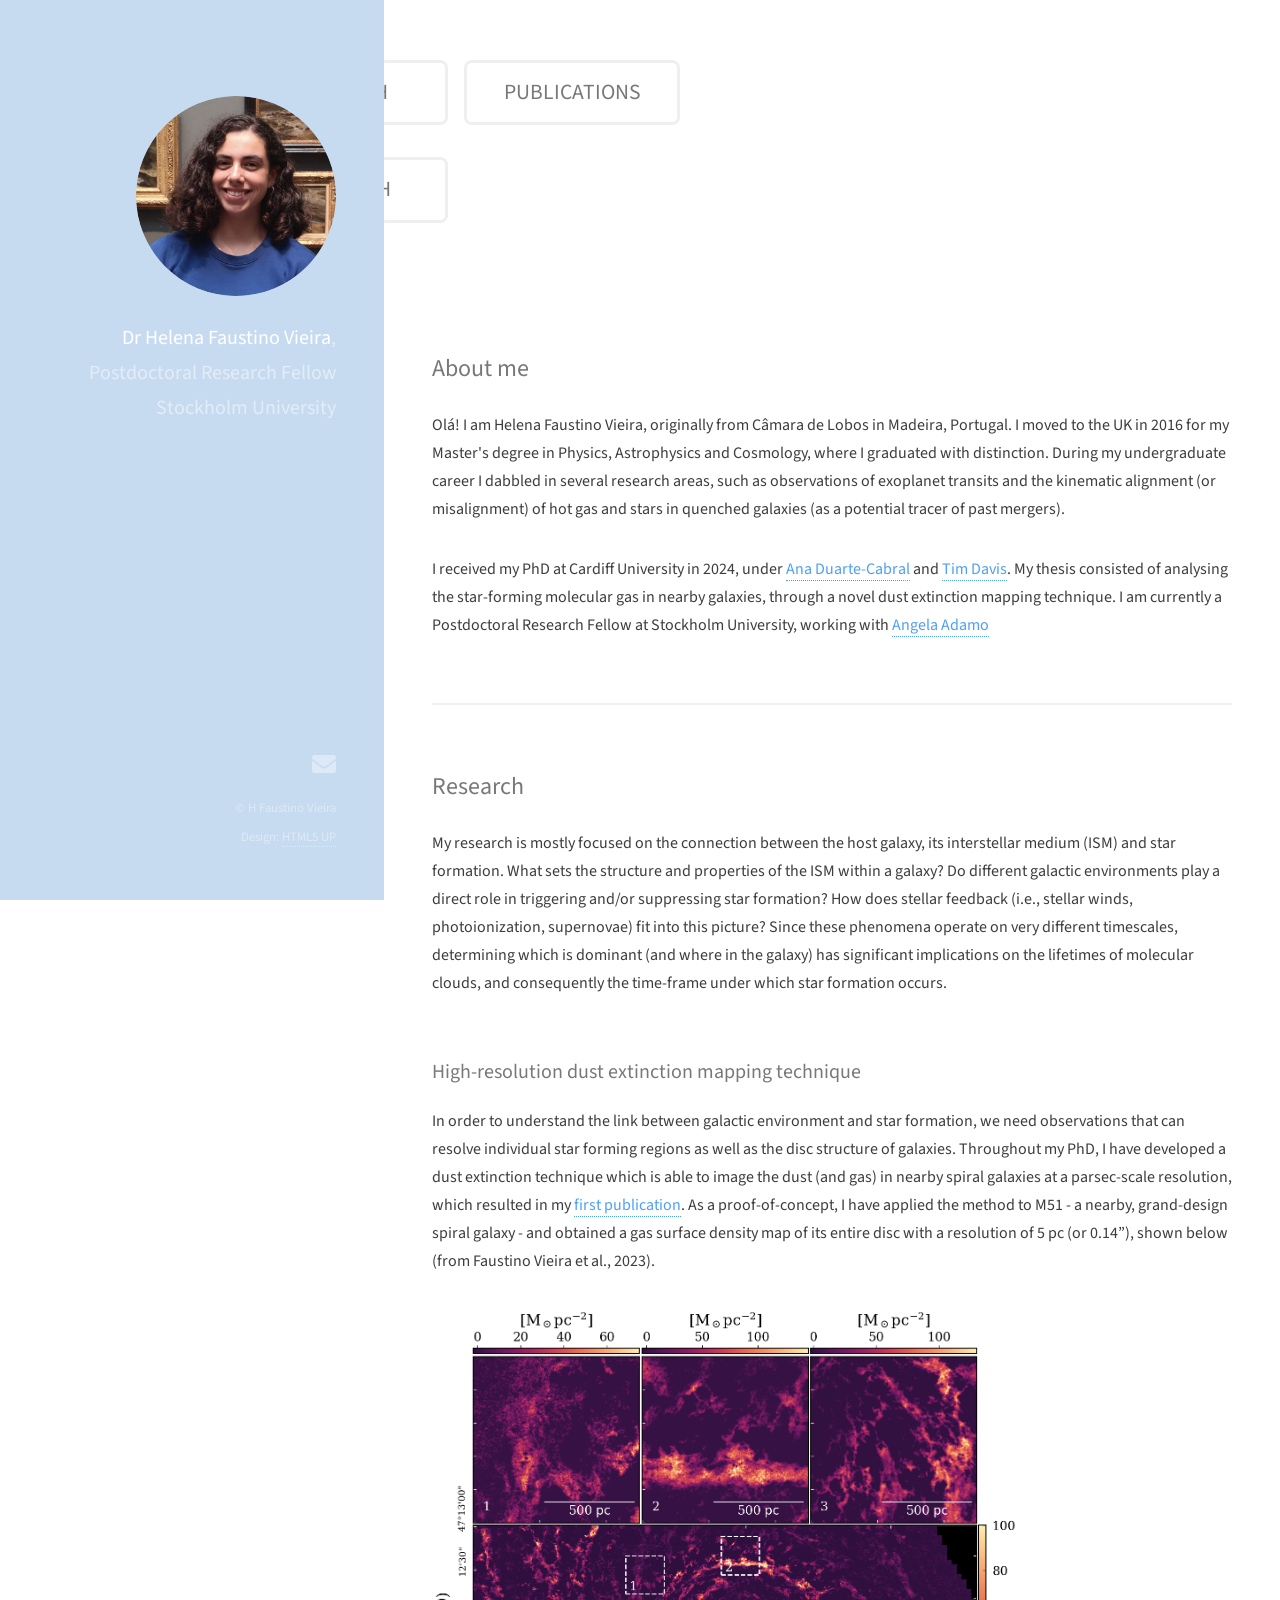
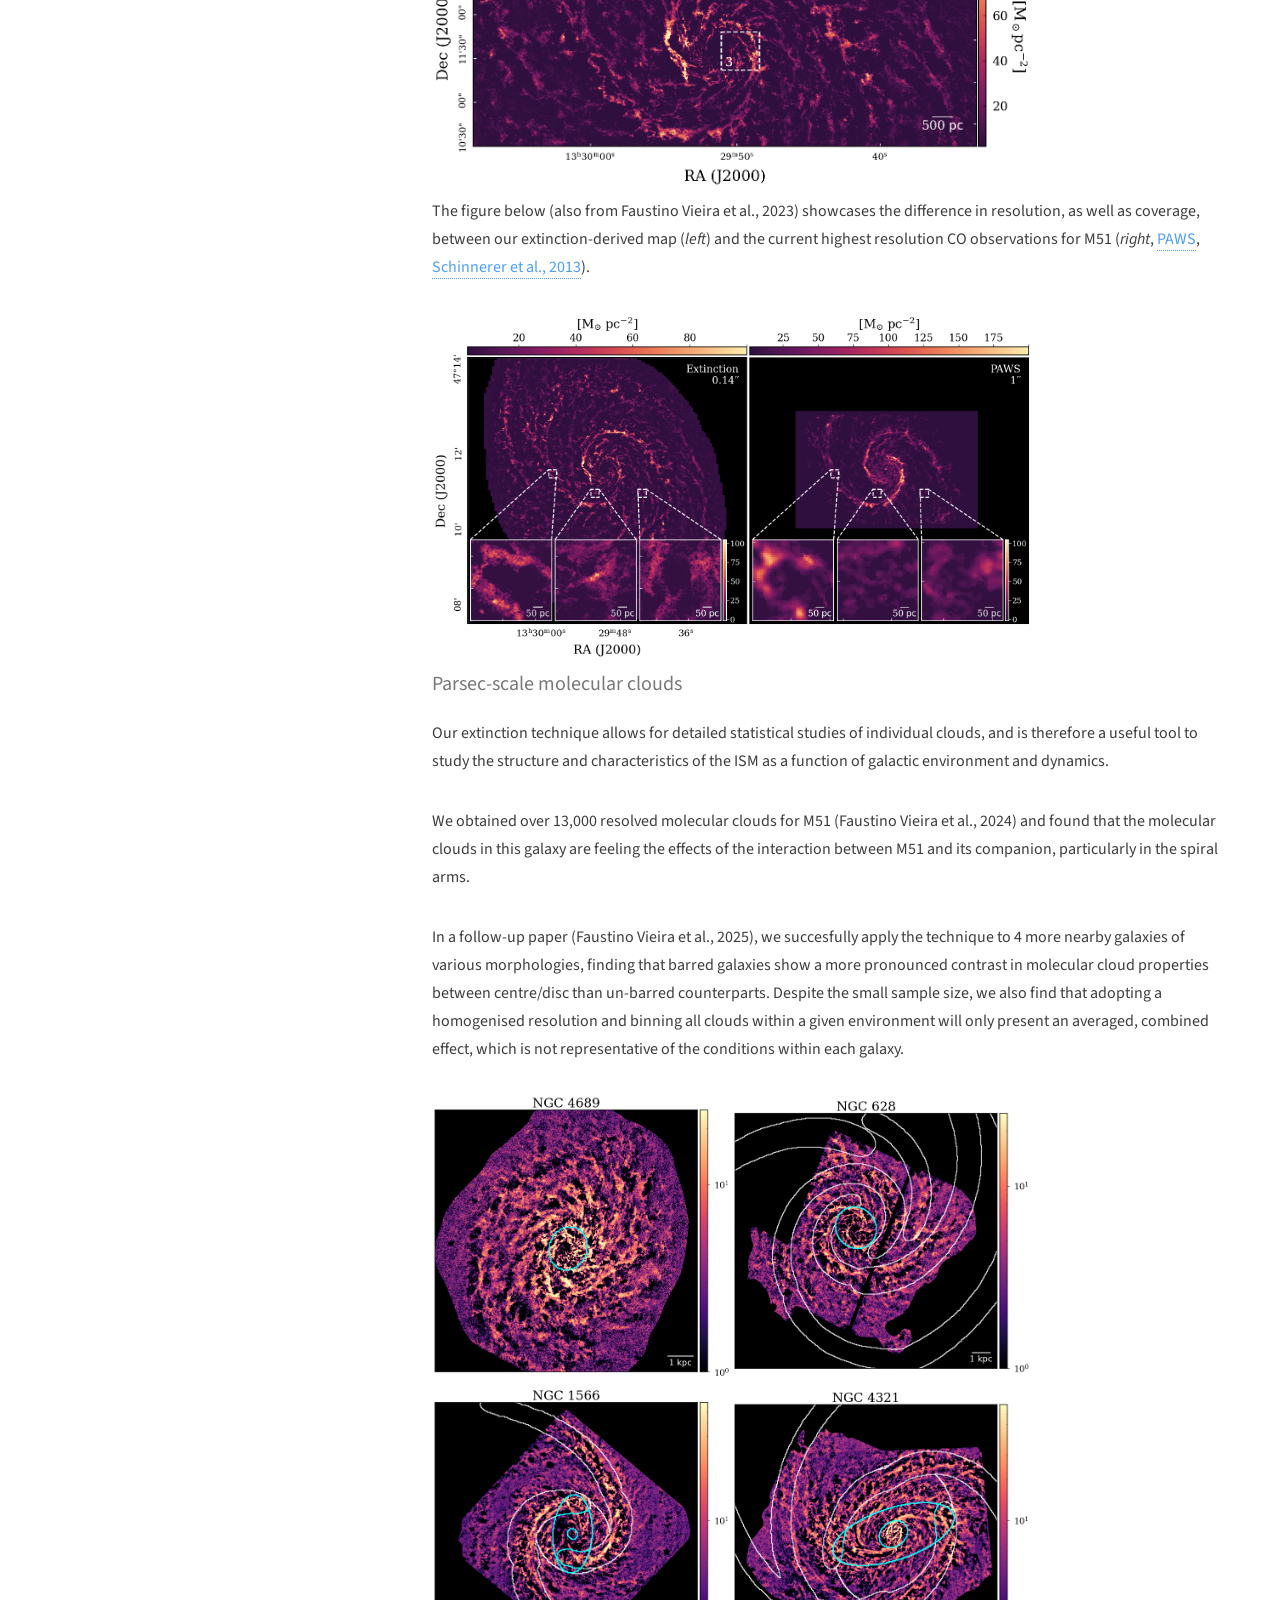
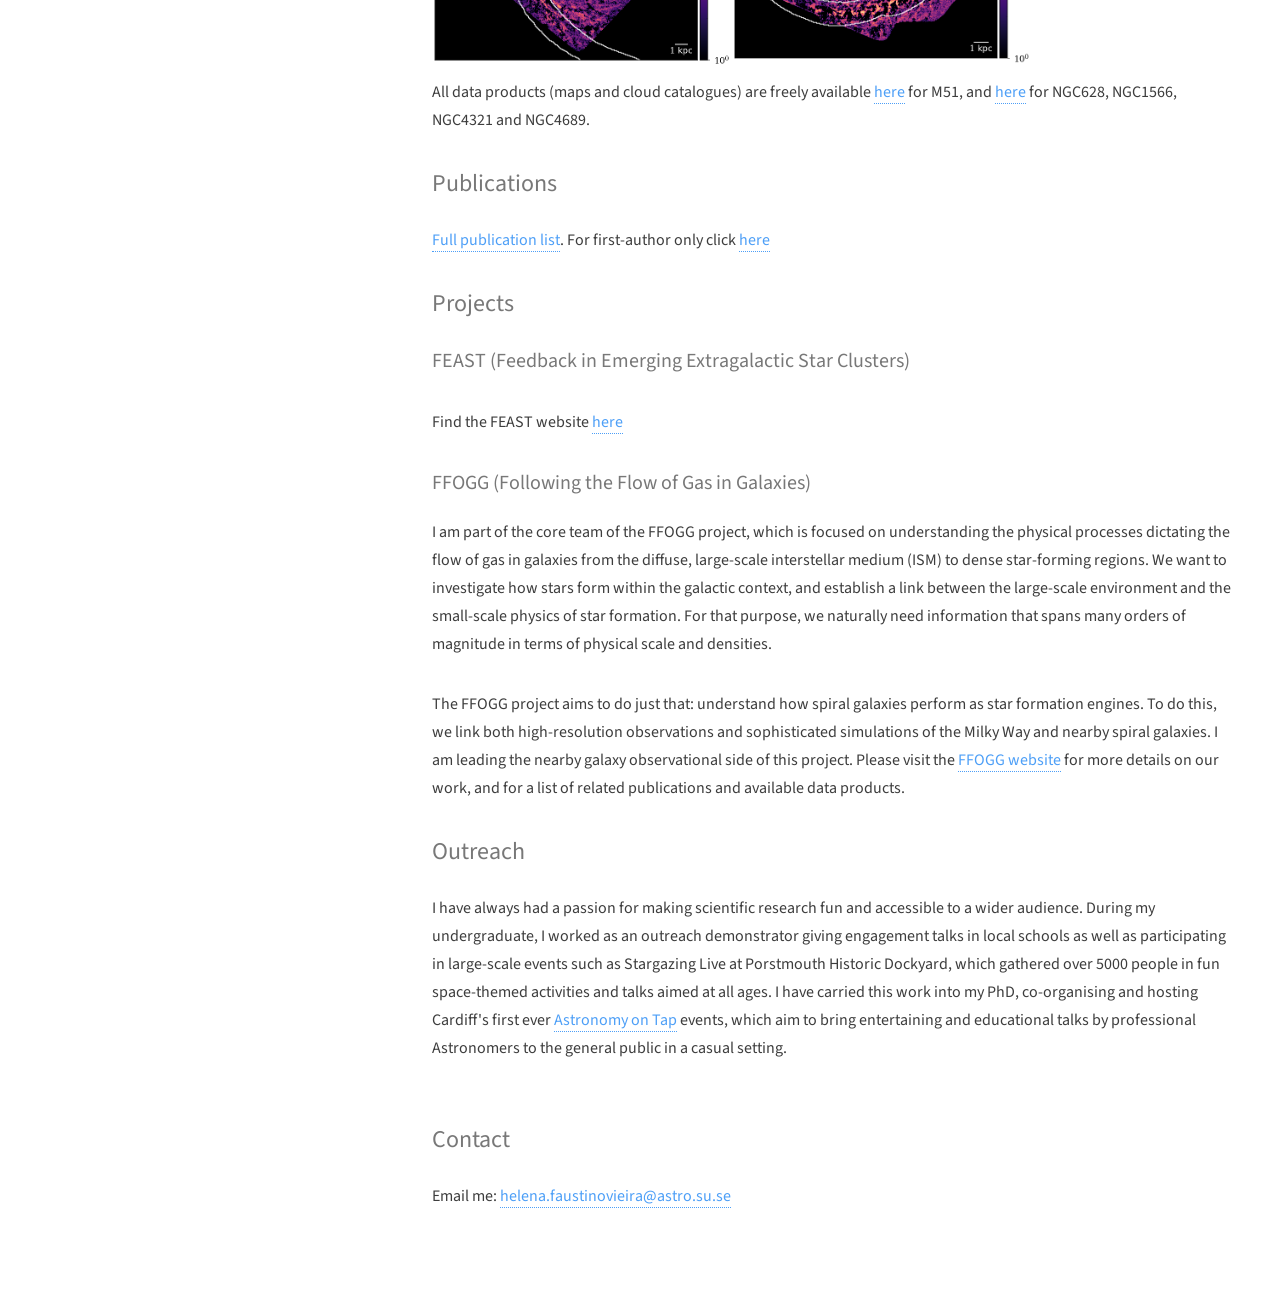
==== index.html @ 712259df "Update index.html" ====
<!DOCTYPE HTML>
<!--
	Strata by HTML5 UP
	html5up.net | @ajlkn
	Free for personal and commercial use under the CCA 3.0 license (html5up.net/license)
-->
<html>
	<head>
		<title>H. Faustino Vieira</title>
		<meta charset="utf-8" />
		<meta name="viewport" content="width=device-width, initial-scale=1, user-scalable=no" />
		<meta name="description" content="" />
		<meta name="keywords" content="" />
		<link rel="stylesheet" href="assets/css/main.css" />
	</head>
	<body class="is-preload">

	<!-- Wrapper -->

		<div id="wrapper">

		<!-- Header -->
			<header id="header">
				<div class="inner">
					<a href="#" class="image avatar"><img src="images/HFV_round.png" style="max-height:200px;width:200px;" align="right" alt/></a>
					<h1><strong>Dr Helena Faustino Vieira</strong>,<br />
			   Postdoctoral Research Fellow <br>
               Stockholm University 
               </h1>
				</div>
				<!-- Footer -->
				<footer id="footer">
					<div class="inner">
						<ul class="icons">
							<li><a href="mailto:helena.faustinovieira@astro.su.se" class="icon solid fa-envelope"><span class="label">Email</span></a></li>
						</ul>
						<ul class="copyright">
							<li>&copy; H Faustino Vieira</li><li>Design: <a href="http://html5up.net">HTML5 UP</a></li>
						</ul>
					</div>
				</footer>
			</header>


		<!-- Section -->
			<section id="first">
				<h2>Menu</h2>
							
				<!--<div class="content">-->
							
				<div class="inner">
					<ul class="actions">
						<li><a href="#about" class="button large">ABOUT ME</a></li> 
						<li><a href="#research" class="button large">RESEARCH</a></li> 
						<li><a href="#papers" class="button large">PUBLICATIONS</a></li>
							 
					</ul>

					<ul class="actions">
								 
						<li><a href="#projects" class="button large">PROJECTS</a></li>
						<li><a href="#outreach" class="button large">OUTREACH</a></li>
					</ul>
				</div>
			</section>

		<!-- Main -->
			<div id="main">

				

				<!-- One -->
					<section id="about">
						<h2>About me</h2> 
						
						<p>Ol&aacute! I am Helena Faustino Vieira, originally from C&acircmara de Lobos in Madeira, Portugal. I moved to the UK in 2016 for my Master's degree in Physics, Astrophysics and Cosmology, where I graduated with distinction. During my undergraduate career I dabbled in several research areas, such as observations of exoplanet transits and the kinematic alignment (or misalignment) of hot gas and stars in quenched galaxies (as a potential tracer of past mergers).</p>
						<p> I received my PhD at Cardiff University in 2024, under <a href="http://www.astro.cardiff.ac.uk/pub/adc/index.html">Ana Duarte-Cabral</a> and <a href="https://profiles.cardiff.ac.uk/staff/davist">Tim Davis</a>. My thesis consisted of analysing the star-forming molecular gas in nearby galaxies, through a novel dust extinction mapping technique. I am currently a Postdoctoral Research Fellow at Stockholm University, working with <a href="https://https://www.su.se/english/profiles/a/anad2127">Angela Adamo</a></p>
					</section>

				<!-- Two -->
					<section id="research">
						<h2>Research</h2>
						<p> My research is mostly focused on the connection between the host galaxy, its interstellar medium (ISM) and star formation. What sets the structure and properties of the ISM within a galaxy? Do different galactic environments play a direct role in triggering and/or suppressing star formation? How does stellar feedback (i.e., stellar winds, photoionization, supernovae) fit into this picture? Since these phenomena operate on very different timescales, determining which is dominant (and where in the galaxy) has significant implications on the lifetimes of molecular clouds, and consequently the time-frame under which star formation occurs.
                  </p> 
						<br>
						<h3>High-resolution dust extinction mapping technique</h3>
						<p>In order to understand the link between galactic environment and star formation, we need observations that can resolve individual star forming regions as well as the disc structure of galaxies. Throughout my PhD, I have developed a dust extinction technique which is able to image the dust (and gas) in nearby spiral galaxies at a parsec-scale resolution, which resulted in my <a href="https://academic.oup.com/mnras/article/524/1/161/7205537">first publication</a>. As a proof-of-concept, I have applied the method to M51 - a nearby, grand-design spiral galaxy - and obtained a gas surface density map of its entire disc with a resolution of 5 pc (or 0.14”), shown below (from Faustino Vieira et al., 2023). </p> 

						<div class="image main"><img src="images/highres_sd_insets_matter_r_smaller.png" style="max-height:600px;width:600px;" align="center" alt="" /></div>
						
						<p>The figure below (also from Faustino Vieira et al., 2023) showcases the difference in resolution, as well as coverage, between our extinction-derived map (<i>left</i>) and the current highest resolution CO observations for M51 (<i>right</i>, <a href="https://www2.mpia-hd.mpg.de/PAWS/PAWS/Home.html">PAWS</a>, <a href="https://iopscience.iop.org/article/10.1088/0004-637X/779/1/42">Schinnerer et al., 2013</a>).</p>

						<span class="image main"><img src="images/method_paws_plot.png" style="max-height:600px;width:600px;" align="center" alt="" /></span>

						<h3>Parsec-scale molecular clouds</h3>
						<p>Our extinction technique allows for detailed statistical studies of individual clouds, and is therefore a useful tool to study the structure and characteristics of the ISM as a function of galactic environment and dynamics.</p>
						<p>We obtained over 13,000 resolved molecular clouds for M51 (Faustino Vieira et al., 2024) and found that the molecular clouds in this galaxy are feeling the effects of the interaction between M51 and its companion, particularly in the spiral arms.</p>

						<p>In a follow-up paper (Faustino Vieira et al., 2025), we succesfully apply the technique to 4 more nearby galaxies of various morphologies, finding that barred galaxies show a more pronounced contrast in molecular cloud properties between centre/disc than un-barred counterparts. Despite the small sample size, we also find that adopting a homogenised resolution and binning all clouds within a given environment will only present an averaged, combined effect, which is not representative of the conditions within each galaxy.</p>

						<span class="image main"><img src="images/sd_plots.png" style="max-height:600px;width:600px;" align="center" alt="" /></span>

						<br>

						<p> All data products (maps and cloud catalogues) are freely available <a href="https://dx.doi.org/10.11570/23.0030">here</a> for M51, and <a href="https://dx.doi.org/10.11570/25.0036">here</a> for NGC628, NGC1566, NGC4321 and NGC4689. </p>
							

						
<!--
						<div class="row">
							<article class="col-6 col-12-xsmall work-item">
								<a href="images/fulls/01.jpg" class="image fit thumb"><img src="images/thumbs/01.jpg" alt="" /></a>
								<h3>Magna sed consequat tempus</h3>
								<p>Lorem ipsum dolor sit amet nisl sed nullam feugiat.</p>
							</article>
							<article class="col-6 col-12-xsmall work-item">
								<a href="images/fulls/02.jpg" class="image fit thumb"><img src="images/thumbs/02.jpg" alt="" /></a>
								<h3>Ultricies lacinia interdum</h3>
								<p>Lorem ipsum dolor sit amet nisl sed nullam feugiat.</p>
							</article>
							<article class="col-6 col-12-xsmall work-item">
								<a href="images/fulls/03.jpg" class="image fit thumb"><img src="images/thumbs/03.jpg" alt="" /></a>
								<h3>Tortor metus commodo</h3>
								<p>Lorem ipsum dolor sit amet nisl sed nullam feugiat.</p>
							</article>
							<article class="col-6 col-12-xsmall work-item">
								<a href="images/fulls/04.jpg" class="image fit thumb"><img src="images/thumbs/04.jpg" alt="" /></a>
								<h3>Quam neque phasellus</h3>
								<p>Lorem ipsum dolor sit amet nisl sed nullam feugiat.</p>
							</article>
							<article class="col-6 col-12-xsmall work-item">
								<a href="images/fulls/05.jpg" class="image fit thumb"><img src="images/thumbs/05.jpg" alt="" /></a>
								<h3>Nunc enim commodo aliquet</h3>
								<p>Lorem ipsum dolor sit amet nisl sed nullam feugiat.</p>
							</article>
							<article class="col-6 col-12-xsmall work-item">
								<a href="images/fulls/06.jpg" class="image fit thumb"><img src="images/thumbs/06.jpg" alt="" /></a>
								<h3>Risus ornare lacinia</h3>
								<p>Lorem ipsum dolor sit amet nisl sed nullam feugiat.</p>
							</article>
						</div>
						<ul class="actions">
							<li><a href="#" class="button">Full Portfolio</a></li>
						</ul>
					</section>
-->

					<section id="papers">
						<h2>Publications</h2>
                  <p><a href="https://ui.adsabs.harvard.edu/search/q=author:%22Faustino+Vieira%2C+Helena%22&sort=date%20desc,%20bibcode%20desc">Full publication list</a>. For first-author only click <a href="https://ui.adsabs.harvard.edu/search/fq=%7B!type%3Daqp%20v%3D%24fq_database%7D&fq_database=(database%3Aastronomy%20OR%20database%3Aphysics)&q=%20%20first_author%3A%22Faustino%20Vieira%2C%20Helena%22&sort=date%20desc%2C%20bibcode%20desc&p_=0">here</a> </p>
               </section>

					<section id="projects">
						<header>
							<h2>Projects</h2>
						</header>
						<div class="content">
							<h3>FEAST (Feedback in Emerging Extragalactic Star Clusters)</h3>
							<p></p>
							<p>Find the FEAST website <a href="https://https://feast-survey.github.io/">here</a></p>
							
							<h3>FFOGG (Following the Flow of Gas in Galaxies)</h3>
							<p>I am part of the core team of the FFOGG project, which is focused on understanding the physical processes dictating the flow of gas in galaxies from the diffuse, large-scale interstellar medium (ISM) to dense star-forming regions. We want to investigate how stars form within the galactic context, and establish a link between the large-scale environment and the small-scale physics of star formation. For that purpose, we naturally need information that spans many orders of magnitude in terms of physical scale and densities.</p>  
							<p>The FFOGG project aims to do just that: understand how spiral galaxies perform as star formation engines. To do this, we link both high-resolution observations and sophisticated simulations of the Milky Way and nearby spiral galaxies. I am leading the nearby galaxy observational side of this project. Please visit the <a href="https://ffogg.github.io/">FFOGG website</a> for more details on our work, and for a list of related publications and available data products.</p>	
						
							<!--How to show buttons!-->
							<!--ul class="actions"-->
							
								<!--li><a href="#" class="button large">Learn More</a></li--> 
							<!--/ul-->
						</div>

					</section>

				<!--
					<section id="cv">
						<h2>CV</h2>
                  <p><a href="/pdfs/cv.pdf">Download academic CV (pdf; updated June 2025)</a></p>
               </section>
						-->

					<!-- Section -->
					<section id="outreach">
						<header>
							<h2>Outreach</h2>
						</header>
						<div class="content">
							
							
							<p>I have always had a passion for making scientific research fun and accessible to a wider audience. During my undergraduate, I worked as an outreach demonstrator giving engagement talks in local schools as well as participating in large-scale events such as Stargazing Live at Porstmouth Historic Dockyard, which gathered over 5000 people in fun space-themed activities and talks aimed at all ages. I have carried this work into my PhD, co-organising and hosting Cardiff's first ever <a href="https://astronomyontap.org/">Astronomy on Tap</a> events, which aim to bring entertaining and educational talks by professional Astronomers to the general public in a casual setting.</p>	

							
							<span class="image main"><img src="images/aot_pic.jpg" style="max-height:600px;width:600px;" align="center" alt="" /></span>
							
						</div>

					</section>

				<!-- Three -->
					<section id="contact">
						<h2>Contact</h2>
						<p>Email me: <a href="mailto:helena.faustinovieira@astro.su.se">helena.faustinovieira@astro.su.se</a></p>
<!--
						<div class="row">
							<div class="col-8 col-12-small">
								<form method="post" action="#">
									<div class="row gtr-uniform gtr-50">
										<div class="col-6 col-12-xsmall"><input type="text" name="name" id="name" placeholder="Name" /></div>
										<div class="col-6 col-12-xsmall"><input type="email" name="email" id="email" placeholder="Email" /></div>
										<div class="col-12"><textarea name="message" id="message" placeholder="Message" rows="4"></textarea></div>
									</div>
								</form>
								<ul class="actions">
									<li><input type="submit" value="Send Message" /></li>
								</ul>
							</div>
							<div class="col-4 col-12-small">
								<ul class="labeled-icons">
									<li>
										<h3 class="icon solid fa-home"><span class="label">Address</span></h3>
										1234 Somewhere Rd.<br />
										Nashville, TN 00000<br />
										United States
									</li>
									<li>
										<h3 class="icon solid fa-mobile-alt"><span class="label">Phone</span></h3>
										000-000-0000
									</li>
									<li>
										<h3 class="icon solid fa-envelope"><span class="label">Email</span></h3>
										<a href="#">hello@untitled.tld</a>
									</li>
								</ul>
							</div>
						</div>
					</section>
-->

				<!-- Four -->
				<!--
					<section id="four">
						<h2>Elements</h2>

						<section>
							<h4>Text</h4>
							<p>This is <b>bold</b> and this is <strong>strong</strong>. This is <i>italic</i> and this is <em>emphasized</em>.
							This is <sup>superscript</sup> text and this is <sub>subscript</sub> text.
							This is <u>underlined</u> and this is code: <code>for (;;) { ... }</code>. Finally, <a href="#">this is a link</a>.</p>
							<hr />
							<header>
								<h4>Heading with a Subtitle</h4>
								<p>Lorem ipsum dolor sit amet nullam id egestas urna aliquam</p>
							</header>
							<p>Nunc lacinia ante nunc ac lobortis. Interdum adipiscing gravida odio porttitor sem non mi integer non faucibus ornare mi ut ante amet placerat aliquet. Volutpat eu sed ante lacinia sapien lorem accumsan varius montes viverra nibh in adipiscing blandit tempus accumsan.</p>
							<header>
								<h5>Heading with a Subtitle</h5>
								<p>Lorem ipsum dolor sit amet nullam id egestas urna aliquam</p>
							</header>
							<p>Nunc lacinia ante nunc ac lobortis. Interdum adipiscing gravida odio porttitor sem non mi integer non faucibus ornare mi ut ante amet placerat aliquet. Volutpat eu sed ante lacinia sapien lorem accumsan varius montes viverra nibh in adipiscing blandit tempus accumsan.</p>
							<hr />
							<h2>Heading Level 2</h2>
							<h3>Heading Level 3</h3>
							<h4>Heading Level 4</h4>
							<h5>Heading Level 5</h5>
							<h6>Heading Level 6</h6>
							<hr />
							<h5>Blockquote</h5>
							<blockquote>Fringilla nisl. Donec accumsan interdum nisi, quis tincidunt felis sagittis eget tempus euismod. Vestibulum ante ipsum primis in faucibus vestibulum. Blandit adipiscing eu felis iaculis volutpat ac adipiscing accumsan faucibus. Vestibulum ante ipsum primis in faucibus lorem ipsum dolor sit amet nullam adipiscing eu felis.</blockquote>
							<h5>Preformatted</h5>
							<pre><code>i = 0;

while (!deck.isInOrder()) {
print 'Iteration ' + i;
deck.shuffle();
i++;
}

print 'It took ' + i + ' iterations to sort the deck.';</code></pre>
						</section>

						<section>
							<h4>Lists</h4>
							<div class="row">
								<div class="col-6 col-12-xsmall">
									<h5>Unordered</h5>
									<ul>
										<li>Dolor pulvinar etiam magna etiam.</li>
										<li>Sagittis adipiscing lorem eleifend.</li>
										<li>Felis enim feugiat dolore viverra.</li>
									</ul>
									<h5>Alternate</h5>
									<ul class="alt">
										<li>Dolor pulvinar etiam magna etiam.</li>
										<li>Sagittis adipiscing lorem eleifend.</li>
										<li>Felis enim feugiat dolore viverra.</li>
									</ul>
								</div>
								<div class="col-6 col-12-xsmall">
									<h5>Ordered</h5>
									<ol>
										<li>Dolor pulvinar etiam magna etiam.</li>
										<li>Etiam vel felis at lorem sed viverra.</li>
										<li>Felis enim feugiat dolore viverra.</li>
										<li>Dolor pulvinar etiam magna etiam.</li>
										<li>Etiam vel felis at lorem sed viverra.</li>
										<li>Felis enim feugiat dolore viverra.</li>
									</ol>
									<h5>Icons</h5>
									<ul class="icons">
										<li><a href="#" class="icon brands fa-twitter"><span class="label">Twitter</span></a></li>
										<li><a href="#" class="icon brands fa-facebook-f"><span class="label">Facebook</span></a></li>
										<li><a href="#" class="icon brands fa-instagram"><span class="label">Instagram</span></a></li>
										<li><a href="#" class="icon brands fa-github"><span class="label">Github</span></a></li>
										<li><a href="#" class="icon brands fa-dribbble"><span class="label">Dribbble</span></a></li>
										<li><a href="#" class="icon brands fa-tumblr"><span class="label">Tumblr</span></a></li>
									</ul>
								</div>
							</div>
							<h5>Actions</h5>
							<ul class="actions">
								<li><a href="#" class="button primary">Default</a></li>
								<li><a href="#" class="button">Default</a></li>
							</ul>
							<ul class="actions small">
								<li><a href="#" class="button primary small">Small</a></li>
								<li><a href="#" class="button small">Small</a></li>
							</ul>
							<div class="row">
								<div class="col-6 col-12-small">
									<ul class="actions stacked">
										<li><a href="#" class="button primary">Default</a></li>
										<li><a href="#" class="button">Default</a></li>
									</ul>
								</div>
								<div class="col-6 col-12-small">
									<ul class="actions stacked">
										<li><a href="#" class="button primary small">Small</a></li>
										<li><a href="#" class="button small">Small</a></li>
									</ul>
								</div>
								<div class="col-6 col-12-small">
									<ul class="actions stacked">
										<li><a href="#" class="button primary fit">Default</a></li>
										<li><a href="#" class="button fit">Default</a></li>
									</ul>
								</div>
								<div class="col-6 col-12-small">
									<ul class="actions stacked">
										<li><a href="#" class="button primary small fit">Small</a></li>
										<li><a href="#" class="button small fit">Small</a></li>
									</ul>
								</div>
							</div>
						</section>

						<section>
							<h4>Table</h4>
							<h5>Default</h5>
							<div class="table-wrapper">
								<table>
									<thead>
										<tr>
											<th>Name</th>
											<th>Description</th>
											<th>Price</th>
										</tr>
									</thead>
									<tbody>
										<tr>
											<td>Item One</td>
											<td>Ante turpis integer aliquet porttitor.</td>
											<td>29.99</td>
										</tr>
										<tr>
											<td>Item Two</td>
											<td>Vis ac commodo adipiscing arcu aliquet.</td>
											<td>19.99</td>
										</tr>
										<tr>
											<td>Item Three</td>
											<td> Morbi faucibus arcu accumsan lorem.</td>
											<td>29.99</td>
										</tr>
										<tr>
											<td>Item Four</td>
											<td>Vitae integer tempus condimentum.</td>
											<td>19.99</td>
										</tr>
										<tr>
											<td>Item Five</td>
											<td>Ante turpis integer aliquet porttitor.</td>
											<td>29.99</td>
										</tr>
									</tbody>
									<tfoot>
										<tr>
											<td colspan="2"></td>
											<td>100.00</td>
										</tr>
									</tfoot>
								</table>
							</div>

							<h5>Alternate</h5>
							<div class="table-wrapper">
								<table class="alt">
									<thead>
										<tr>
											<th>Name</th>
											<th>Description</th>
											<th>Price</th>
										</tr>
									</thead>
									<tbody>
										<tr>
											<td>Item One</td>
											<td>Ante turpis integer aliquet porttitor.</td>
											<td>29.99</td>
										</tr>
										<tr>
											<td>Item Two</td>
											<td>Vis ac commodo adipiscing arcu aliquet.</td>
											<td>19.99</td>
										</tr>
										<tr>
											<td>Item Three</td>
											<td> Morbi faucibus arcu accumsan lorem.</td>
											<td>29.99</td>
										</tr>
										<tr>
											<td>Item Four</td>
											<td>Vitae integer tempus condimentum.</td>
											<td>19.99</td>
										</tr>
										<tr>
											<td>Item Five</td>
											<td>Ante turpis integer aliquet porttitor.</td>
											<td>29.99</td>
										</tr>
									</tbody>
									<tfoot>
										<tr>
											<td colspan="2"></td>
											<td>100.00</td>
										</tr>
									</tfoot>
								</table>
							</div>
						</section>

						<section>
							<h4>Buttons</h4>
							<ul class="actions">
								<li><a href="#" class="button primary">Primary</a></li>
								<li><a href="#" class="button">Default</a></li>
							</ul>
							<ul class="actions">
								<li><a href="#" class="button large">Large</a></li>
								<li><a href="#" class="button">Default</a></li>
								<li><a href="#" class="button small">Small</a></li>
							</ul>
							<ul class="actions fit">
								<li><a href="#" class="button primary fit">Fit</a></li>
								<li><a href="#" class="button fit">Fit</a></li>
							</ul>
							<ul class="actions fit small">
								<li><a href="#" class="button primary fit small">Fit + Small</a></li>
								<li><a href="#" class="button fit small">Fit + Small</a></li>
							</ul>
							<ul class="actions">
								<li><a href="#" class="button primary icon solid fa-download">Icon</a></li>
								<li><a href="#" class="button icon solid fa-download">Icon</a></li>
							</ul>
							<ul class="actions">
								<li><span class="button primary disabled">Primary</span></li>
								<li><span class="button disabled">Default</span></li>
							</ul>
						</section>

						<section>
							<h4>Form</h4>
							<form method="post" action="#">
								<div class="row gtr-uniform gtr-50">
									<div class="col-6 col-12-xsmall">
										<input type="text" name="demo-name" id="demo-name" value="" placeholder="Name" />
									</div>
									<div class="col-6 col-12-xsmall">
										<input type="email" name="demo-email" id="demo-email" value="" placeholder="Email" />
									</div>
									<div class="col-12">
										<select name="demo-category" id="demo-category">
											<option value="">- Category -</option>
											<option value="1">Manufacturing</option>
											<option value="1">Shipping</option>
											<option value="1">Administration</option>
											<option value="1">Human Resources</option>
										</select>
									</div>
									<div class="col-4 col-12-small">
										<input type="radio" id="demo-priority-low" name="demo-priority" checked>
										<label for="demo-priority-low">Low Priority</label>
									</div>
									<div class="col-4 col-12-small">
										<input type="radio" id="demo-priority-normal" name="demo-priority">
										<label for="demo-priority-normal">Normal Priority</label>
									</div>
									<div class="col-4 col-12-small">
										<input type="radio" id="demo-priority-high" name="demo-priority">
										<label for="demo-priority-high">High Priority</label>
									</div>
									<div class="col-6 col-12-small">
										<input type="checkbox" id="demo-copy" name="demo-copy">
										<label for="demo-copy">Email me a copy of this message</label>
									</div>
									<div class="col-6 col-12-small">
										<input type="checkbox" id="demo-human" name="demo-human" checked>
										<label for="demo-human">I am a human and not a robot</label>
									</div>
									<div class="col-12">
										<textarea name="demo-message" id="demo-message" placeholder="Enter your message" rows="6"></textarea>
									</div>
									<div class="col-12">
										<ul class="actions">
											<li><input type="submit" value="Send Message" class="primary" /></li>
											<li><input type="reset" value="Reset" /></li>
										</ul>
									</div>
								</div>
							</form>
						</section>

						<section>
							<h4>Image</h4>
							<h5>Fit</h5>
							<div class="box alt">
								<div class="row gtr-50 gtr-uniform">
									<div class="col-12"><span class="image fit"><img src="images/fulls/05.jpg" alt="" /></span></div>
									<div class="col-4"><span class="image fit"><img src="images/thumbs/01.jpg" alt="" /></span></div>
									<div class="col-4"><span class="image fit"><img src="images/thumbs/02.jpg" alt="" /></span></div>
									<div class="col-4"><span class="image fit"><img src="images/thumbs/03.jpg" alt="" /></span></div>
									<div class="col-4"><span class="image fit"><img src="images/thumbs/04.jpg" alt="" /></span></div>
									<div class="col-4"><span class="image fit"><img src="images/thumbs/05.jpg" alt="" /></span></div>
									<div class="col-4"><span class="image fit"><img src="images/thumbs/06.jpg" alt="" /></span></div>
									<div class="col-4"><span class="image fit"><img src="images/thumbs/03.jpg" alt="" /></span></div>
									<div class="col-4"><span class="image fit"><img src="images/thumbs/02.jpg" alt="" /></span></div>
									<div class="col-4"><span class="image fit"><img src="images/thumbs/01.jpg" alt="" /></span></div>
								</div>
							</div>
							<h5>Left &amp; Right</h5>
							<p><span class="image left"><img src="images/avatar.jpg" alt="" /></span>Fringilla nisl. Donec accumsan interdum nisi, quis tincidunt felis sagittis eget. tempus euismod. Vestibulum ante ipsum primis in faucibus vestibulum. Blandit adipiscing eu felis iaculis volutpat ac adipiscing accumsan eu faucibus. Integer ac pellentesque praesent tincidunt felis sagittis eget. tempus euismod. Vestibulum ante ipsum primis in faucibus vestibulum. Blandit adipiscing eu felis iaculis volutpat ac adipiscing accumsan eu faucibus. Integer ac pellentesque praesent. Donec accumsan interdum nisi, quis tincidunt felis sagittis eget. tempus euismod. Vestibulum ante ipsum primis in faucibus vestibulum. Blandit adipiscing eu felis iaculis volutpat ac adipiscing accumsan eu faucibus. Integer ac pellentesque praesent tincidunt felis sagittis eget. tempus euismod. Vestibulum ante ipsum primis in faucibus vestibulum. Blandit adipiscing eu felis iaculis volutpat ac adipiscing accumsan eu faucibus. Integer ac pellentesque praesent.</p>
							<p><span class="image right"><img src="images/avatar.jpg" alt="" /></span>Fringilla nisl. Donec accumsan interdum nisi, quis tincidunt felis sagittis eget. tempus euismod. Vestibulum ante ipsum primis in faucibus vestibulum. Blandit adipiscing eu felis iaculis volutpat ac adipiscing accumsan eu faucibus. Integer ac pellentesque praesent tincidunt felis sagittis eget. tempus euismod. Vestibulum ante ipsum primis in faucibus vestibulum. Blandit adipiscing eu felis iaculis volutpat ac adipiscing accumsan eu faucibus. Integer ac pellentesque praesent. Donec accumsan interdum nisi, quis tincidunt felis sagittis eget. tempus euismod. Vestibulum ante ipsum primis in faucibus vestibulum. Blandit adipiscing eu felis iaculis volutpat ac adipiscing accumsan eu faucibus. Integer ac pellentesque praesent tincidunt felis sagittis eget. tempus euismod. Vestibulum ante ipsum primis in faucibus vestibulum. Blandit adipiscing eu felis iaculis volutpat ac adipiscing accumsan eu faucibus. Integer ac pellentesque praesent.</p>
						</section>

					</section>
				-->

			</div>

         

		<!-- Scripts -->
			<script src="assets/js/jquery.min.js"></script>
			<script src="assets/js/jquery.poptrox.min.js"></script>
			<script src="assets/js/browser.min.js"></script>
			<script src="assets/js/breakpoints.min.js"></script>
			<script src="assets/js/util.js"></script>
			<script src="assets/js/main.js"></script>

	</body>
</html>
---- assets/css/main.css ----
@import url("fontawesome-all.min.css");
@import url("https://fonts.googleapis.com/css?family=Source+Sans+Pro:400,400italic");

/*
	Strata by HTML5 UP
	html5up.net | @ajlkn
	Free for personal and commercial use under the CCA 3.0 license (html5up.net/license)
*/

html, body, div, span, applet, object,
iframe, h1, h2, h3, h4, h5, h6, p, blockquote,
pre, a, abbr, acronym, address, big, cite,
code, del, dfn, em, img, ins, kbd, q, s, samp,
small, strike, strong, sub, sup, tt, var, b,
u, i, center, dl, dt, dd, ol, ul, li, fieldset,
form, label, legend, table, caption, tbody,
tfoot, thead, tr, th, td, article, aside,
canvas, details, embed, figure, figcaption,
footer, header, hgroup, menu, nav, output, ruby,
section, summary, time, mark, audio, video {
	margin: 0;
	padding: 0;
	border: 0;
	font-size: 100%;
	font: inherit;
	vertical-align: baseline;}

article, aside, details, figcaption, figure,
footer, header, hgroup, menu, nav, section {
	display: block;}

body {
	line-height: 1;
}

ol, ul {
	list-style: none;
}

blockquote, q {
	quotes: none;
}

	blockquote:before, blockquote:after, q:before, q:after {
		content: '';
		content: none;
	}

table {
	border-collapse: collapse;
	border-spacing: 0;
}

body {
	-webkit-text-size-adjust: none;
}

mark {
	background-color: transparent;
	color: inherit;
}

input::-moz-focus-inner {
	border: 0;
	padding: 0;
}

input, select, textarea {
	-moz-appearance: none;
	-webkit-appearance: none;
	-ms-appearance: none;
	appearance: none;
}

/* Basic */

	html {
		box-sizing: border-box;
	}

	*, *:before, *:after {
		box-sizing: inherit;
	}

	body {
		background: #fff;
	}

		body.is-preload *, body.is-preload *:before, body.is-preload *:after {
			-moz-animation: none !important;
			-webkit-animation: none !important;
			-ms-animation: none !important;
			animation: none !important;
			-moz-transition: none !important;
			-webkit-transition: none !important;
			-ms-transition: none !important;
			transition: none !important;
		}

	body, input, select, textarea {
		color: #3d3d3d;
		font-family: "Source Sans Pro", Helvetica, sans-serif;
		font-size: 20pt;
		font-weight: 400;
		line-height: 1.75em;
	}

	a {
		-moz-transition: color 0.2s ease-in-out, border-color 0.2s ease-in-out;
		-webkit-transition: color 0.2s ease-in-out, border-color 0.2s ease-in-out;
		-ms-transition: color 0.2s ease-in-out, border-color 0.2s ease-in-out;
		transition: color 0.2s ease-in-out, border-color 0.2s ease-in-out;
		border-bottom: dotted 1px;
		color: #4d9ff7;
		text-decoration: none;
	}

		a:hover {
			border-bottom-color: transparent;
			color: #4d9ff7 !important;
			text-decoration: none;
		}

	strong, b {
		color: #787878;
		font-weight: 400;
	}

	em, i {
		font-style: italic;
	}

	p {
		margin: 0 0 2em 0;
	}

	h1, h2, h3, h4, h5, h6 {
		color: #787878;
		font-weight: 400;
		line-height: 1em;
		margin: 0 0 1em 0;
	}

		h1 a, h2 a, h3 a, h4 a, h5 a, h6 a {
			color: inherit;
			text-decoration: none;
		}

	h1 {
		font-size: 2em;
		line-height: 1.5em;
	}

	h2 {
		font-size: 1.5em;
		line-height: 1.5em;
	}

	h3 {
		font-size: 1.25em;
		line-height: 1.5em;
	}

	h4 {
		font-size: 1.1em;
		line-height: 1.5em;
	}

	h5 {
		font-size: 0.9em;
		line-height: 1.5em;
	}

	h6 {
		font-size: 0.7em;
		line-height: 1.5em;
	}

	sub {
		font-size: 0.8em;
		position: relative;
		top: 0.5em;
	}

	sup {
		font-size: 0.8em;
		position: relative;
		top: -0.5em;
	}

	hr {
		border: 0;
		border-bottom: solid 2px #efefef;
		margin: 2em 0;
	}

		hr.major {
			margin: 3em 0;
		}

	blockquote {
		border-left: solid 6px #efefef;
		font-style: italic;
		margin: 0 0 2em 0;
		padding: 0.5em 0 0.5em 1.5em;
	}

	code {
		background: #f7f7f7;
		border-radius: 0.35em;
		border: solid 2px #efefef;
		font-family: "Courier New", monospace;
		font-size: 0.9em;
		margin: 0 0.25em;
		padding: 0.25em 0.65em;
	}

	pre {
		-webkit-overflow-scrolling: touch;
		font-family: "Courier New", monospace;
		font-size: 0.9em;
		margin: 0 0 2em 0;
	}

		pre code {
			display: block;
			line-height: 1.75em;
			padding: 1em 1.5em;
			overflow-x: auto;
		}

	.align-left {
		text-align: left;
	}

	.align-center {
		text-align: center;
	}

	.align-right {
		text-align: right;
	}

/* Container */

	.container {
		margin: 0 auto;
		max-width: calc(100% - 4em);
		width: 100%;
	}

		.container.xsmall {
			width: 25%;
		}

		.container.small {
			width: 50%;
		}

		.container.medium {
			width: 75%;
		}

		.container.large {
			width: 125%;
		}

		.container.xlarge {
			width: 150%;
		}

		.container.max {
			width: 100%;
		}

		@media screen and (max-width: 980px) {

			.container {
				width: 100% !important;
				max-width: 100% !important;
			}

		}

		@media screen and (max-width: 480px) {

			.container {
				max-width: calc(100% - 3em);
			}

		}

/* Row */

	.row {
		display: flex;
		flex-wrap: wrap;
		box-sizing: border-box;
		align-items: stretch;
	}

		.row > * {
			box-sizing: border-box;
		}

		.row.gtr-uniform > * > :last-child {
			margin-bottom: 0;
		}

		.row.aln-left {
			justify-content: flex-start;
		}

		.row.aln-center {
			justify-content: center;
		}

		.row.aln-right {
			justify-content: flex-end;
		}

		.row.aln-top {
			align-items: flex-start;
		}

		.row.aln-middle {
			align-items: center;
		}

		.row.aln-bottom {
			align-items: flex-end;
		}

		.row > .imp {
			order: -1;
		}

		.row > .col-1 {
			width: 8.33333%;
		}

		.row > .off-1 {
			margin-left: 8.33333%;
		}

		.row > .col-2 {
			width: 16.66667%;
		}

		.row > .off-2 {
			margin-left: 16.66667%;
		}

		.row > .col-3 {
			width: 25%;
		}

		.row > .off-3 {
			margin-left: 25%;
		}

		.row > .col-4 {
			width: 33.33333%;
		}

		.row > .off-4 {
			margin-left: 33.33333%;
		}

		.row > .col-5 {
			width: 41.66667%;
		}

		.row > .off-5 {
			margin-left: 41.66667%;
		}

		.row > .col-6 {
			width: 50%;
		}

		.row > .off-6 {
			margin-left: 50%;
		}

		.row > .col-7 {
			width: 58.33333%;
		}

		.row > .off-7 {
			margin-left: 58.33333%;
		}

		.row > .col-8 {
			width: 66.66667%;
		}

		.row > .off-8 {
			margin-left: 66.66667%;
		}

		.row > .col-9 {
			width: 75%;
		}

		.row > .off-9 {
			margin-left: 75%;
		}

		.row > .col-10 {
			width: 83.33333%;
		}

		.row > .off-10 {
			margin-left: 83.33333%;
		}

		.row > .col-11 {
			width: 91.66667%;
		}

		.row > .off-11 {
			margin-left: 91.66667%;
		}

		.row > .col-12 {
			width: 100%;
		}

		.row > .off-12 {
			margin-left: 100%;
		}

		.row.gtr-0 {
			margin-top: 0;
			margin-left: 0em;
		}

			.row.gtr-0 > * {
				padding: 0 0 0 0em;
			}

			.row.gtr-0.gtr-uniform {
				margin-top: 0em;
			}

				.row.gtr-0.gtr-uniform > * {
					padding-top: 0em;
				}

		.row.gtr-25 {
			margin-top: 0;
			margin-left: -0.625em;
		}

			.row.gtr-25 > * {
				padding: 0 0 0 0.625em;
			}

			.row.gtr-25.gtr-uniform {
				margin-top: -0.625em;
			}

				.row.gtr-25.gtr-uniform > * {
					padding-top: 0.625em;
				}

		.row.gtr-50 {
			margin-top: 0;
			margin-left: -1.25em;
		}

			.row.gtr-50 > * {
				padding: 0 0 0 1.25em;
			}

			.row.gtr-50.gtr-uniform {
				margin-top: -1.25em;
			}

				.row.gtr-50.gtr-uniform > * {
					padding-top: 1.25em;
				}

		.row {
			margin-top: 0;
			margin-left: -2.5em;
		}

			.row > * {
				padding: 0 0 0 2.5em;
			}

			.row.gtr-uniform {
				margin-top: -2.5em;
			}

				.row.gtr-uniform > * {
					padding-top: 2.5em;
				}

		.row.gtr-150 {
			margin-top: 0;
			margin-left: -3.75em;
		}

			.row.gtr-150 > * {
				padding: 0 0 0 3.75em;
			}

			.row.gtr-150.gtr-uniform {
				margin-top: -3.75em;
			}

				.row.gtr-150.gtr-uniform > * {
					padding-top: 3.75em;
				}

		.row.gtr-200 {
			margin-top: 0;
			margin-left: -5em;
		}

			.row.gtr-200 > * {
				padding: 0 0 0 5em;
			}

			.row.gtr-200.gtr-uniform {
				margin-top: -5em;
			}

				.row.gtr-200.gtr-uniform > * {
					padding-top: 5em;
				}

		@media screen and (max-width: 1800px) {

			.row {
				display: flex;
				flex-wrap: wrap;
				box-sizing: border-box;
				align-items: stretch;
			}

				.row > * {
					box-sizing: border-box;
				}

				.row.gtr-uniform > * > :last-child {
					margin-bottom: 0;
				}

				.row.aln-left {
					justify-content: flex-start;
				}

				.row.aln-center {
					justify-content: center;
				}

				.row.aln-right {
					justify-content: flex-end;
				}

				.row.aln-top {
					align-items: flex-start;
				}

				.row.aln-middle {
					align-items: center;
				}

				.row.aln-bottom {
					align-items: flex-end;
				}

				.row > .imp-xlarge {
					order: -1;
				}

				.row > .col-1-xlarge {
					width: 8.33333%;
				}

				.row > .off-1-xlarge {
					margin-left: 8.33333%;
				}

				.row > .col-2-xlarge {
					width: 16.66667%;
				}

				.row > .off-2-xlarge {
					margin-left: 16.66667%;
				}

				.row > .col-3-xlarge {
					width: 25%;
				}

				.row > .off-3-xlarge {
					margin-left: 25%;
				}

				.row > .col-4-xlarge {
					width: 33.33333%;
				}

				.row > .off-4-xlarge {
					margin-left: 33.33333%;
				}

				.row > .col-5-xlarge {
					width: 41.66667%;
				}

				.row > .off-5-xlarge {
					margin-left: 41.66667%;
				}

				.row > .col-6-xlarge {
					width: 50%;
				}

				.row > .off-6-xlarge {
					margin-left: 50%;
				}

				.row > .col-7-xlarge {
					width: 58.33333%;
				}

				.row > .off-7-xlarge {
					margin-left: 58.33333%;
				}

				.row > .col-8-xlarge {
					width: 66.66667%;
				}

				.row > .off-8-xlarge {
					margin-left: 66.66667%;
				}

				.row > .col-9-xlarge {
					width: 75%;
				}

				.row > .off-9-xlarge {
					margin-left: 75%;
				}

				.row > .col-10-xlarge {
					width: 83.33333%;
				}

				.row > .off-10-xlarge {
					margin-left: 83.33333%;
				}

				.row > .col-11-xlarge {
					width: 91.66667%;
				}

				.row > .off-11-xlarge {
					margin-left: 91.66667%;
				}

				.row > .col-12-xlarge {
					width: 100%;
				}

				.row > .off-12-xlarge {
					margin-left: 100%;
				}

				.row.gtr-0 {
					margin-top: 0;
					margin-left: 0em;
				}

					.row.gtr-0 > * {
						padding: 0 0 0 0em;
					}

					.row.gtr-0.gtr-uniform {
						margin-top: 0em;
					}

						.row.gtr-0.gtr-uniform > * {
							padding-top: 0em;
						}

				.row.gtr-25 {
					margin-top: 0;
					margin-left: -0.625em;
				}

					.row.gtr-25 > * {
						padding: 0 0 0 0.625em;
					}

					.row.gtr-25.gtr-uniform {
						margin-top: -0.625em;
					}

						.row.gtr-25.gtr-uniform > * {
							padding-top: 0.625em;
						}

				.row.gtr-50 {
					margin-top: 0;
					margin-left: -1.25em;
				}

					.row.gtr-50 > * {
						padding: 0 0 0 1.25em;
					}

					.row.gtr-50.gtr-uniform {
						margin-top: -1.25em;
					}

						.row.gtr-50.gtr-uniform > * {
							padding-top: 1.25em;
						}

				.row {
					margin-top: 0;
					margin-left: -2.5em;
				}

					.row > * {
						padding: 0 0 0 2.5em;
					}

					.row.gtr-uniform {
						margin-top: -2.5em;
					}

						.row.gtr-uniform > * {
							padding-top: 2.5em;
						}

				.row.gtr-150 {
					margin-top: 0;
					margin-left: -3.75em;
				}

					.row.gtr-150 > * {
						padding: 0 0 0 3.75em;
					}

					.row.gtr-150.gtr-uniform {
						margin-top: -3.75em;
					}

						.row.gtr-150.gtr-uniform > * {
							padding-top: 3.75em;
						}

				.row.gtr-200 {
					margin-top: 0;
					margin-left: -5em;
				}

					.row.gtr-200 > * {
						padding: 0 0 0 5em;
					}

					.row.gtr-200.gtr-uniform {
						margin-top: -5em;
					}

						.row.gtr-200.gtr-uniform > * {
							padding-top: 5em;
						}

		}

		@media screen and (max-width: 1280px) {

			.row {
				display: flex;
				flex-wrap: wrap;
				box-sizing: border-box;
				align-items: stretch;
			}

				.row > * {
					box-sizing: border-box;
				}

				.row.gtr-uniform > * > :last-child {
					margin-bottom: 0;
				}

				.row.aln-left {
					justify-content: flex-start;
				}

				.row.aln-center {
					justify-content: center;
				}

				.row.aln-right {
					justify-content: flex-end;
				}

				.row.aln-top {
					align-items: flex-start;
				}

				.row.aln-middle {
					align-items: center;
				}

				.row.aln-bottom {
					align-items: flex-end;
				}

				.row > .imp-large {
					order: -1;
				}

				.row > .col-1-large {
					width: 8.33333%;
				}

				.row > .off-1-large {
					margin-left: 8.33333%;
				}

				.row > .col-2-large {
					width: 16.66667%;
				}

				.row > .off-2-large {
					margin-left: 16.66667%;
				}

				.row > .col-3-large {
					width: 25%;
				}

				.row > .off-3-large {
					margin-left: 25%;
				}

				.row > .col-4-large {
					width: 33.33333%;
				}

				.row > .off-4-large {
					margin-left: 33.33333%;
				}

				.row > .col-5-large {
					width: 41.66667%;
				}

				.row > .off-5-large {
					margin-left: 41.66667%;
				}

				.row > .col-6-large {
					width: 50%;
				}

				.row > .off-6-large {
					margin-left: 50%;
				}

				.row > .col-7-large {
					width: 58.33333%;
				}

				.row > .off-7-large {
					margin-left: 58.33333%;
				}

				.row > .col-8-large {
					width: 66.66667%;
				}

				.row > .off-8-large {
					margin-left: 66.66667%;
				}

				.row > .col-9-large {
					width: 75%;
				}

				.row > .off-9-large {
					margin-left: 75%;
				}

				.row > .col-10-large {
					width: 83.33333%;
				}

				.row > .off-10-large {
					margin-left: 83.33333%;
				}

				.row > .col-11-large {
					width: 91.66667%;
				}

				.row > .off-11-large {
					margin-left: 91.66667%;
				}

				.row > .col-12-large {
					width: 100%;
				}

				.row > .off-12-large {
					margin-left: 100%;
				}

				.row.gtr-0 {
					margin-top: 0;
					margin-left: 0em;
				}

					.row.gtr-0 > * {
						padding: 0 0 0 0em;
					}

					.row.gtr-0.gtr-uniform {
						margin-top: 0em;
					}

						.row.gtr-0.gtr-uniform > * {
							padding-top: 0em;
						}

				.row.gtr-25 {
					margin-top: 0;
					margin-left: -0.5em;
				}

					.row.gtr-25 > * {
						padding: 0 0 0 0.5em;
					}

					.row.gtr-25.gtr-uniform {
						margin-top: -0.5em;
					}

						.row.gtr-25.gtr-uniform > * {
							padding-top: 0.5em;
						}

				.row.gtr-50 {
					margin-top: 0;
					margin-left: -1em;
				}

					.row.gtr-50 > * {
						padding: 0 0 0 1em;
					}

					.row.gtr-50.gtr-uniform {
						margin-top: -1em;
					}

						.row.gtr-50.gtr-uniform > * {
							padding-top: 1em;
						}

				.row {
					margin-top: 0;
					margin-left: -2em;
				}

					.row > * {
						padding: 0 0 0 2em;
					}

					.row.gtr-uniform {
						margin-top: -2em;
					}

						.row.gtr-uniform > * {
							padding-top: 2em;
						}

				.row.gtr-150 {
					margin-top: 0;
					margin-left: -3em;
				}

					.row.gtr-150 > * {
						padding: 0 0 0 3em;
					}

					.row.gtr-150.gtr-uniform {
						margin-top: -3em;
					}

						.row.gtr-150.gtr-uniform > * {
							padding-top: 3em;
						}

				.row.gtr-200 {
					margin-top: 0;
					margin-left: -4em;
				}

					.row.gtr-200 > * {
						padding: 0 0 0 4em;
					}

					.row.gtr-200.gtr-uniform {
						margin-top: -4em;
					}

						.row.gtr-200.gtr-uniform > * {
							padding-top: 4em;
						}

		}

		@media screen and (max-width: 980px) {

			.row {
				display: flex;
				flex-wrap: wrap;
				box-sizing: border-box;
				align-items: stretch;
			}

				.row > * {
					box-sizing: border-box;
				}

				.row.gtr-uniform > * > :last-child {
					margin-bottom: 0;
				}

				.row.aln-left {
					justify-content: flex-start;
				}

				.row.aln-center {
					justify-content: center;
				}

				.row.aln-right {
					justify-content: flex-end;
				}

				.row.aln-top {
					align-items: flex-start;
				}

				.row.aln-middle {
					align-items: center;
				}

				.row.aln-bottom {
					align-items: flex-end;
				}

				.row > .imp-medium {
					order: -1;
				}

				.row > .col-1-medium {
					width: 8.33333%;
				}

				.row > .off-1-medium {
					margin-left: 8.33333%;
				}

				.row > .col-2-medium {
					width: 16.66667%;
				}

				.row > .off-2-medium {
					margin-left: 16.66667%;
				}

				.row > .col-3-medium {
					width: 25%;
				}

				.row > .off-3-medium {
					margin-left: 25%;
				}

				.row > .col-4-medium {
					width: 33.33333%;
				}

				.row > .off-4-medium {
					margin-left: 33.33333%;
				}

				.row > .col-5-medium {
					width: 41.66667%;
				}

				.row > .off-5-medium {
					margin-left: 41.66667%;
				}

				.row > .col-6-medium {
					width: 50%;
				}

				.row > .off-6-medium {
					margin-left: 50%;
				}

				.row > .col-7-medium {
					width: 58.33333%;
				}

				.row > .off-7-medium {
					margin-left: 58.33333%;
				}

				.row > .col-8-medium {
					width: 66.66667%;
				}

				.row > .off-8-medium {
					margin-left: 66.66667%;
				}

				.row > .col-9-medium {
					width: 75%;
				}

				.row > .off-9-medium {
					margin-left: 75%;
				}

				.row > .col-10-medium {
					width: 83.33333%;
				}

				.row > .off-10-medium {
					margin-left: 83.33333%;
				}

				.row > .col-11-medium {
					width: 91.66667%;
				}

				.row > .off-11-medium {
					margin-left: 91.66667%;
				}

				.row > .col-12-medium {
					width: 100%;
				}

				.row > .off-12-medium {
					margin-left: 100%;
				}

				.row.gtr-0 {
					margin-top: 0;
					margin-left: 0em;
				}

					.row.gtr-0 > * {
						padding: 0 0 0 0em;
					}

					.row.gtr-0.gtr-uniform {
						margin-top: 0em;
					}

						.row.gtr-0.gtr-uniform > * {
							padding-top: 0em;
						}

				.row.gtr-25 {
					margin-top: 0;
					margin-left: -0.5em;
				}

					.row.gtr-25 > * {
						padding: 0 0 0 0.5em;
					}

					.row.gtr-25.gtr-uniform {
						margin-top: -0.5em;
					}

						.row.gtr-25.gtr-uniform > * {
							padding-top: 0.5em;
						}

				.row.gtr-50 {
					margin-top: 0;
					margin-left: -1em;
				}

					.row.gtr-50 > * {
						padding: 0 0 0 1em;
					}

					.row.gtr-50.gtr-uniform {
						margin-top: -1em;
					}

						.row.gtr-50.gtr-uniform > * {
							padding-top: 1em;
						}

				.row {
					margin-top: 0;
					margin-left: -2em;
				}

					.row > * {
						padding: 0 0 0 2em;
					}

					.row.gtr-uniform {
						margin-top: -2em;
					}

						.row.gtr-uniform > * {
							padding-top: 2em;
						}

				.row.gtr-150 {
					margin-top: 0;
					margin-left: -3em;
				}

					.row.gtr-150 > * {
						padding: 0 0 0 3em;
					}

					.row.gtr-150.gtr-uniform {
						margin-top: -3em;
					}

						.row.gtr-150.gtr-uniform > * {
							padding-top: 3em;
						}

				.row.gtr-200 {
					margin-top: 0;
					margin-left: -4em;
				}

					.row.gtr-200 > * {
						padding: 0 0 0 4em;
					}

					.row.gtr-200.gtr-uniform {
						margin-top: -4em;
					}

						.row.gtr-200.gtr-uniform > * {
							padding-top: 4em;
						}

		}

		@media screen and (max-width: 736px) {

			.row {
				display: flex;
				flex-wrap: wrap;
				box-sizing: border-box;
				align-items: stretch;
			}

				.row > * {
					box-sizing: border-box;
				}

				.row.gtr-uniform > * > :last-child {
					margin-bottom: 0;
				}

				.row.aln-left {
					justify-content: flex-start;
				}

				.row.aln-center {
					justify-content: center;
				}

				.row.aln-right {
					justify-content: flex-end;
				}

				.row.aln-top {
					align-items: flex-start;
				}

				.row.aln-middle {
					align-items: center;
				}

				.row.aln-bottom {
					align-items: flex-end;
				}

				.row > .imp-small {
					order: -1;
				}

				.row > .col-1-small {
					width: 8.33333%;
				}

				.row > .off-1-small {
					margin-left: 8.33333%;
				}

				.row > .col-2-small {
					width: 16.66667%;
				}

				.row > .off-2-small {
					margin-left: 16.66667%;
				}

				.row > .col-3-small {
					width: 25%;
				}

				.row > .off-3-small {
					margin-left: 25%;
				}

				.row > .col-4-small {
					width: 33.33333%;
				}

				.row > .off-4-small {
					margin-left: 33.33333%;
				}

				.row > .col-5-small {
					width: 41.66667%;
				}

				.row > .off-5-small {
					margin-left: 41.66667%;
				}

				.row > .col-6-small {
					width: 50%;
				}

				.row > .off-6-small {
					margin-left: 50%;
				}

				.row > .col-7-small {
					width: 58.33333%;
				}

				.row > .off-7-small {
					margin-left: 58.33333%;
				}

				.row > .col-8-small {
					width: 66.66667%;
				}

				.row > .off-8-small {
					margin-left: 66.66667%;
				}

				.row > .col-9-small {
					width: 75%;
				}

				.row > .off-9-small {
					margin-left: 75%;
				}

				.row > .col-10-small {
					width: 83.33333%;
				}

				.row > .off-10-small {
					margin-left: 83.33333%;
				}

				.row > .col-11-small {
					width: 91.66667%;
				}

				.row > .off-11-small {
					margin-left: 91.66667%;
				}

				.row > .col-12-small {
					width: 100%;
				}

				.row > .off-12-small {
					margin-left: 100%;
				}

				.row.gtr-0 {
					margin-top: 0;
					margin-left: 0em;
				}

					.row.gtr-0 > * {
						padding: 0 0 0 0em;
					}

					.row.gtr-0.gtr-uniform {
						margin-top: 0em;
					}

						.row.gtr-0.gtr-uniform > * {
							padding-top: 0em;
						}

				.row.gtr-25 {
					margin-top: 0;
					margin-left: -0.375em;
				}

					.row.gtr-25 > * {
						padding: 0 0 0 0.375em;
					}

					.row.gtr-25.gtr-uniform {
						margin-top: -0.375em;
					}

						.row.gtr-25.gtr-uniform > * {
							padding-top: 0.375em;
						}

				.row.gtr-50 {
					margin-top: 0;
					margin-left: -0.75em;
				}

					.row.gtr-50 > * {
						padding: 0 0 0 0.75em;
					}

					.row.gtr-50.gtr-uniform {
						margin-top: -0.75em;
					}

						.row.gtr-50.gtr-uniform > * {
							padding-top: 0.75em;
						}

				.row {
					margin-top: 0;
					margin-left: -1.5em;
				}

					.row > * {
						padding: 0 0 0 1.5em;
					}

					.row.gtr-uniform {
						margin-top: -1.5em;
					}

						.row.gtr-uniform > * {
							padding-top: 1.5em;
						}

				.row.gtr-150 {
					margin-top: 0;
					margin-left: -2.25em;
				}

					.row.gtr-150 > * {
						padding: 0 0 0 2.25em;
					}

					.row.gtr-150.gtr-uniform {
						margin-top: -2.25em;
					}

						.row.gtr-150.gtr-uniform > * {
							padding-top: 2.25em;
						}

				.row.gtr-200 {
					margin-top: 0;
					margin-left: -3em;
				}

					.row.gtr-200 > * {
						padding: 0 0 0 3em;
					}

					.row.gtr-200.gtr-uniform {
						margin-top: -3em;
					}

						.row.gtr-200.gtr-uniform > * {
							padding-top: 3em;
						}

		}

		@media screen and (max-width: 480px) {

			.row {
				display: flex;
				flex-wrap: wrap;
				box-sizing: border-box;
				align-items: stretch;
			}

				.row > * {
					box-sizing: border-box;
				}

				.row.gtr-uniform > * > :last-child {
					margin-bottom: 0;
				}

				.row.aln-left {
					justify-content: flex-start;
				}

				.row.aln-center {
					justify-content: center;
				}

				.row.aln-right {
					justify-content: flex-end;
				}

				.row.aln-top {
					align-items: flex-start;
				}

				.row.aln-middle {
					align-items: center;
				}

				.row.aln-bottom {
					align-items: flex-end;
				}

				.row > .imp-xsmall {
					order: -1;
				}

				.row > .col-1-xsmall {
					width: 8.33333%;
				}

				.row > .off-1-xsmall {
					margin-left: 8.33333%;
				}

				.row > .col-2-xsmall {
					width: 16.66667%;
				}

				.row > .off-2-xsmall {
					margin-left: 16.66667%;
				}

				.row > .col-3-xsmall {
					width: 25%;
				}

				.row > .off-3-xsmall {
					margin-left: 25%;
				}

				.row > .col-4-xsmall {
					width: 33.33333%;
				}

				.row > .off-4-xsmall {
					margin-left: 33.33333%;
				}

				.row > .col-5-xsmall {
					width: 41.66667%;
				}

				.row > .off-5-xsmall {
					margin-left: 41.66667%;
				}

				.row > .col-6-xsmall {
					width: 50%;
				}

				.row > .off-6-xsmall {
					margin-left: 50%;
				}

				.row > .col-7-xsmall {
					width: 58.33333%;
				}

				.row > .off-7-xsmall {
					margin-left: 58.33333%;
				}

				.row > .col-8-xsmall {
					width: 66.66667%;
				}

				.row > .off-8-xsmall {
					margin-left: 66.66667%;
				}

				.row > .col-9-xsmall {
					width: 75%;
				}

				.row > .off-9-xsmall {
					margin-left: 75%;
				}

				.row > .col-10-xsmall {
					width: 83.33333%;
				}

				.row > .off-10-xsmall {
					margin-left: 83.33333%;
				}

				.row > .col-11-xsmall {
					width: 91.66667%;
				}

				.row > .off-11-xsmall {
					margin-left: 91.66667%;
				}

				.row > .col-12-xsmall {
					width: 100%;
				}

				.row > .off-12-xsmall {
					margin-left: 100%;
				}

				.row.gtr-0 {
					margin-top: 0;
					margin-left: 0em;
				}

					.row.gtr-0 > * {
						padding: 0 0 0 0em;
					}

					.row.gtr-0.gtr-uniform {
						margin-top: 0em;
					}

						.row.gtr-0.gtr-uniform > * {
							padding-top: 0em;
						}

				.row.gtr-25 {
					margin-top: 0;
					margin-left: -0.375em;
				}

					.row.gtr-25 > * {
						padding: 0 0 0 0.375em;
					}

					.row.gtr-25.gtr-uniform {
						margin-top: -0.375em;
					}

						.row.gtr-25.gtr-uniform > * {
							padding-top: 0.375em;
						}

				.row.gtr-50 {
					margin-top: 0;
					margin-left: -0.75em;
				}

					.row.gtr-50 > * {
						padding: 0 0 0 0.75em;
					}

					.row.gtr-50.gtr-uniform {
						margin-top: -0.75em;
					}

						.row.gtr-50.gtr-uniform > * {
							padding-top: 0.75em;
						}

				.row {
					margin-top: 0;
					margin-left: -1.5em;
				}

					.row > * {
						padding: 0 0 0 1.5em;
					}

					.row.gtr-uniform {
						margin-top: -1.5em;
					}

						.row.gtr-uniform > * {
							padding-top: 1.5em;
						}

				.row.gtr-150 {
					margin-top: 0;
					margin-left: -2.25em;
				}

					.row.gtr-150 > * {
						padding: 0 0 0 2.25em;
					}

					.row.gtr-150.gtr-uniform {
						margin-top: -2.25em;
					}

						.row.gtr-150.gtr-uniform > * {
							padding-top: 2.25em;
						}

				.row.gtr-200 {
					margin-top: 0;
					margin-left: -3em;
				}

					.row.gtr-200 > * {
						padding: 0 0 0 3em;
					}

					.row.gtr-200.gtr-uniform {
						margin-top: -3em;
					}

						.row.gtr-200.gtr-uniform > * {
							padding-top: 3em;
						}

		}

/* Section/Article */

	section.special, article.special {
		text-align: center;
	}

	header p {
		color: #b2b2b2;
		position: relative;
		margin: 0 0 1.5em 0;
	}

	header h2 + p {
		font-size: 1.25em;
		margin-top: -1em;
		line-height: 1.5em;
	}

	header h3 + p {
		font-size: 1.1em;
		margin-top: -0.8em;
		line-height: 1.5em;
	}

	header h4 + p,
	header h5 + p,
	header h6 + p {
		font-size: 0.9em;
		margin-top: -0.6em;
		line-height: 1.5em;
	}

	header.major h2 {
		font-size: 2em;
	}

/* Form */

	form {
		margin: 0 0 2em 0;
	}

	label {
		color: #787878;
		display: block;
		font-size: 0.9em;
		font-weight: 400;
		margin: 0 0 1em 0;
	}

	input[type="text"],
	input[type="password"],
	input[type="email"],
	select,
	textarea {
		-moz-appearance: none;
		-webkit-appearance: none;
		-ms-appearance: none;
		appearance: none;
		background: #f7f7f7;
		border-radius: 0.35em;
		border: solid 2px transparent;
		color: inherit;
		display: block;
		outline: 0;
		padding: 0 0.75em;
		text-decoration: none;
		width: 100%;
	}

		input[type="text"]:invalid,
		input[type="password"]:invalid,
		input[type="email"]:invalid,
		select:invalid,
		textarea:invalid {
			box-shadow: none;
		}

		input[type="text"]:focus,
		input[type="password"]:focus,
		input[type="email"]:focus,
		select:focus,
		textarea:focus {
			border-color: #4d9ff7;
		}

	select {
		background-image: url("data:image/svg+xml;charset=utf8,%3Csvg xmlns='http://www.w3.org/2000/svg' width='40' height='40' preserveAspectRatio='none' viewBox='0 0 40 40'%3E%3Cpath d='M9.4,12.3l10.4,10.4l10.4-10.4c0.2-0.2,0.5-0.4,0.9-0.4c0.3,0,0.6,0.1,0.9,0.4l3.3,3.3c0.2,0.2,0.4,0.5,0.4,0.9 c0,0.4-0.1,0.6-0.4,0.9L20.7,31.9c-0.2,0.2-0.5,0.4-0.9,0.4c-0.3,0-0.6-0.1-0.9-0.4L4.3,17.3c-0.2-0.2-0.4-0.5-0.4-0.9 c0-0.4,0.1-0.6,0.4-0.9l3.3-3.3c0.2-0.2,0.5-0.4,0.9-0.4S9.1,12.1,9.4,12.3z' fill='%23dfdfdf' /%3E%3C/svg%3E");
		background-size: 1.25rem;
		background-repeat: no-repeat;
		background-position: calc(100% - 1rem) center;
		height: 2.75em;
		padding-right: 2.75em;
		text-overflow: ellipsis;
	}

		select option {
			color: #787878;
			background: #fff;
		}

		select:focus::-ms-value {
			background-color: transparent;
		}

		select::-ms-expand {
			display: none;
		}

	input[type="text"],
	input[type="password"],
	input[type="email"],
	select {
		height: 2.75em;
	}

	textarea {
		padding: 0.75em;
	}

	input[type="checkbox"],
	input[type="radio"] {
		-moz-appearance: none;
		-webkit-appearance: none;
		-ms-appearance: none;
		appearance: none;
		display: block;
		float: left;
		margin-right: -2em;
		opacity: 0;
		width: 1em;
		z-index: -1;
	}

		input[type="checkbox"] + label,
		input[type="radio"] + label {
			text-decoration: none;
			color: #3d3d3d;
			cursor: pointer;
			display: inline-block;
			font-size: 1em;
			font-weight: 400;
			padding-left: 2.4em;
			padding-right: 0.75em;
			position: relative;
		}

			input[type="checkbox"] + label:before,
			input[type="radio"] + label:before {
				-moz-osx-font-smoothing: grayscale;
				-webkit-font-smoothing: antialiased;
				display: inline-block;
				font-style: normal;
				font-variant: normal;
				text-rendering: auto;
				line-height: 1;
				text-transform: none !important;
				font-family: 'Font Awesome 5 Free';
				font-weight: 900;
			}

			input[type="checkbox"] + label:before,
			input[type="radio"] + label:before {
				background: #f7f7f7;
				border-radius: 0.35em;
				border: solid 2px transparent;
				content: '';
				display: inline-block;
				font-size: 0.8em;
				height: 2.0625em;
				left: 0;
				line-height: 1.85625em;
				position: absolute;
				text-align: center;
				top: 0;
				width: 2.0625em;
			}

		input[type="checkbox"]:checked + label:before,
		input[type="radio"]:checked + label:before {
			background: #787878;
			border-color: #787878;
			color: #fff;
			content: '\f00c';
		}

		input[type="checkbox"]:focus + label:before,
		input[type="radio"]:focus + label:before {
			border-color: #4d9ff7;
		}

	input[type="checkbox"] + label:before {
		border-radius: 0.35em;
	}

	input[type="radio"] + label:before {
		border-radius: 100%;
	}

	::-webkit-input-placeholder {
		color: #b2b2b2 !important;
		opacity: 1.0;
	}

	:-moz-placeholder {
		color: #b2b2b2 !important;
		opacity: 1.0;
	}

	::-moz-placeholder {
		color: #b2b2b2 !important;
		opacity: 1.0;
	}

	:-ms-input-placeholder {
		color: #b2b2b2 !important;
		opacity: 1.0;
	}

/* Box */

	.box {
		border-radius: 0.35em;
		border: solid 2px #efefef;
		margin-bottom: 2em;
		padding: 1.5em;
	}

		.box > :last-child,
		.box > :last-child > :last-child,
		.box > :last-child > :last-child > :last-child {
			margin-bottom: 0;
		}

		.box.alt {
			border: 0;
			border-radius: 0;
			padding: 0;
		}

/* Icon */

	.icon {
		text-decoration: none;
		border-bottom: none;
		position: relative;
	}

		.icon:before {
			-moz-osx-font-smoothing: grayscale;
			-webkit-font-smoothing: antialiased;
			display: inline-block;
			font-style: normal;
			font-variant: normal;
			text-rendering: auto;
			line-height: 1;
			text-transform: none !important;
			font-family: 'Font Awesome 5 Free';
			font-weight: 400;
		}

		.icon > .label {
			display: none;
		}

		.icon:before {
			line-height: inherit;
		}

		.icon.solid:before {
			font-weight: 900;
		}

		.icon.brands:before {
			font-family: 'Font Awesome 5 Brands';
		}

/* Image */

	.image {
		border-radius: 0.35em;
		border: 0;
		display: inline-block;
		position: relative;
	}

		.image:before {
			-moz-transition: opacity 0.2s ease-in-out;
			-webkit-transition: opacity 0.2s ease-in-out;
			-ms-transition: opacity 0.2s ease-in-out;
			transition: opacity 0.2s ease-in-out;
			background: url("images/overlay.png");
			border-radius: 0.35em;
			content: '';
			display: block;
			height: 100%;
			left: 0;
			opacity: 0.5;
			position: absolute;
			top: 0;
			width: 100%;
		}

		.image.thumb {
			text-align: center;
		}

			.image.thumb:after {
				-moz-transition: opacity 0.2s ease-in-out;
				-webkit-transition: opacity 0.2s ease-in-out;
				-ms-transition: opacity 0.2s ease-in-out;
				transition: opacity 0.2s ease-in-out;
				border-radius: 0.35em;
				border: solid 3px rgba(255, 255, 255, 0.5);
				color: #fff;
				content: 'View';
				display: inline-block;
				font-size: 0.8em;
				font-weight: 400;
				left: 50%;
				line-height: 2.25em;
				margin: -1.25em 0 0 -3em;
				opacity: 0;
				padding: 0 1.5em;
				position: absolute;
				text-align: center;
				text-decoration: none;
				top: 50%;
				white-space: nowrap;
			}

			.image.thumb:hover:after {
				opacity: 1.0;
			}

			.image.thumb:hover:before {
				background: url("images/overlay.png"), url("images/overlay.png");
				opacity: 1.0;
			}

		.image img {
			border-radius: 0.35em;
			display: block;
		}

		.image.left {
			float: left;
			margin: 0 1.5em 1em 0;
			top: 0.25em;
		}

		.image.right {
			float: right;
			margin: 0 0 1em 1.5em;
			top: 0.25em;
		}

		.image.left, .image.right {
			max-width: 40%;
		}

			.image.left img, .image.right img {
				width: 100%;
			}

		.image.fit {
			display: block;
			margin: 0 0 2em 0;
			width: 100%;
		}

			.image.fit img {
				width: 100%;
			}

		.image.avatar {
			border-radius: 100%;
		}

			.image.avatar:before {
				display: none;
			}

			.image.avatar img {
				border-radius: 100%;
				width: 100%;
			}

/* List */

	ol {
		list-style: decimal;
		margin: 0 0 2em 0;
		padding-left: 1.25em;
	}

		ol li {
			padding-left: 0.25em;
		}

	ul {
		list-style: disc;
		margin: 0 0 2em 0;
		padding-left: 1em;
	}

		ul li {
			padding-left: 0.5em;
		}

		ul.alt {
			list-style: none;
			padding-left: 0;
		}

			ul.alt li {
				border-top: solid 2px #efefef;
				padding: 0.5em 0;
			}

				ul.alt li:first-child {
					border-top: 0;
					padding-top: 0;
				}

	dl {
		margin: 0 0 2em 0;
	}

/* Icons */

	ul.icons {
		cursor: default;
		list-style: none;
		padding-left: 0;
	}

		ul.icons li {
			display: inline-block;
			padding: 0 1em 0 0;
		}

			ul.icons li:last-child {
				padding-right: 0;
			}

			ul.icons li .icon:before {
				font-size: 1.5em;
			}

/* Labeled Icons */

	ul.labeled-icons {
		list-style: none;
		padding: 0;
	}

		ul.labeled-icons li {
			line-height: 1.75em;
			margin: 1.5em 0 0 0;
			padding-left: 2.25em;
			position: relative;
		}

			ul.labeled-icons li:first-child {
				margin-top: 0;
			}

			ul.labeled-icons li a {
				color: inherit;
			}

			ul.labeled-icons li h3 {
				color: #b2b2b2;
				left: 0;
				position: absolute;
				text-align: center;
				top: 0;
				width: 1em;
			}

/* Actions */

	ul.actions {
		display: -moz-flex;
		display: -webkit-flex;
		display: -ms-flex;
		display: flex;
		cursor: default;
		list-style: none;
		margin-left: -1em;
		padding-left: 0;
	}

		ul.actions li {
			padding: 0 0 0 1em;
			vertical-align: middle;
		}

		ul.actions.special {
			-moz-justify-content: center;
			-webkit-justify-content: center;
			-ms-justify-content: center;
			justify-content: center;
			width: 100%;
			margin-left: 0;
		}

			ul.actions.special li:first-child {
				padding-left: 0;
			}

		ul.actions.stacked {
			-moz-flex-direction: column;
			-webkit-flex-direction: column;
			-ms-flex-direction: column;
			flex-direction: column;
			margin-left: 0;
		}

			ul.actions.stacked li {
				padding: 1.3em 0 0 0;
			}

				ul.actions.stacked li:first-child {
					padding-top: 0;
				}

		ul.actions.fit {
			width: calc(100% + 1em);
		}

			ul.actions.fit li {
				-moz-flex-grow: 1;
				-webkit-flex-grow: 1;
				-ms-flex-grow: 1;
				flex-grow: 1;
				-moz-flex-shrink: 1;
				-webkit-flex-shrink: 1;
				-ms-flex-shrink: 1;
				flex-shrink: 1;
				width: 100%;
			}

				ul.actions.fit li > * {
					width: 100%;
				}

			ul.actions.fit.stacked {
				width: 100%;
			}

		@media screen and (max-width: 480px) {

			ul.actions:not(.fixed) {
				-moz-flex-direction: column;
				-webkit-flex-direction: column;
				-ms-flex-direction: column;
				flex-direction: column;
				margin-left: 0;
				width: 100% !important;
			}

				ul.actions:not(.fixed) li {
					-moz-flex-grow: 1;
					-webkit-flex-grow: 1;
					-ms-flex-grow: 1;
					flex-grow: 1;
					-moz-flex-shrink: 1;
					-webkit-flex-shrink: 1;
					-ms-flex-shrink: 1;
					flex-shrink: 1;
					padding: 1em 0 0 0;
					text-align: center;
					width: 100%;
				}

					ul.actions:not(.fixed) li > * {
						width: 100%;
					}

					ul.actions:not(.fixed) li:first-child {
						padding-top: 0;
					}

					ul.actions:not(.fixed) li input[type="submit"],
					ul.actions:not(.fixed) li input[type="reset"],
					ul.actions:not(.fixed) li input[type="button"],
					ul.actions:not(.fixed) li button,
					ul.actions:not(.fixed) li .button {
						width: 100%;
					}

						ul.actions:not(.fixed) li input[type="submit"].icon:before,
						ul.actions:not(.fixed) li input[type="reset"].icon:before,
						ul.actions:not(.fixed) li input[type="button"].icon:before,
						ul.actions:not(.fixed) li button.icon:before,
						ul.actions:not(.fixed) li .button.icon:before {
							margin-left: -0.5em;
						}

		}

/* Table */

	.table-wrapper {
		-webkit-overflow-scrolling: touch;
		overflow-x: auto;
	}

	table {
		margin: 0 0 2em 0;
		width: 100%;
	}

		table tbody tr {
			border: solid 1px #efefef;
			border-left: 0;
			border-right: 0;
		}

			table tbody tr:nth-child(2n + 1) {
				background-color: #f7f7f7;
			}

		table td {
			padding: 0.75em 0.75em;
		}

		table th {
			color: #787878;
			font-size: 0.9em;
			font-weight: 400;
			padding: 0 0.75em 0.75em 0.75em;
			text-align: left;
		}

		table thead {
			border-bottom: solid 2px #efefef;
		}

		table tfoot {
			border-top: solid 2px #efefef;
		}

		table.alt {
			border-collapse: separate;
		}

			table.alt tbody tr td {
				border: solid 2px #efefef;
				border-left-width: 0;
				border-top-width: 0;
			}

				table.alt tbody tr td:first-child {
					border-left-width: 2px;
				}

			table.alt tbody tr:first-child td {
				border-top-width: 2px;
			}

			table.alt thead {
				border-bottom: 0;
			}

			table.alt tfoot {
				border-top: 0;
			}

/* Button */

	input[type="submit"],
	input[type="reset"],
	input[type="button"],
	.button {
		-moz-appearance: none;
		-webkit-appearance: none;
		-ms-appearance: none;
		appearance: none;
		-moz-transition: background-color 0.2s ease-in-out, color 0.2s ease-in-out, border-color 0.2s ease-in-out;
		-webkit-transition: background-color 0.2s ease-in-out, color 0.2s ease-in-out, border-color 0.2s ease-in-out;
		-ms-transition: background-color 0.2s ease-in-out, color 0.2s ease-in-out, border-color 0.2s ease-in-out;
		transition: background-color 0.2s ease-in-out, color 0.2s ease-in-out, border-color 0.2s ease-in-out;
		background-color: transparent;
		border-radius: 0.35em;
		border: solid 3px #efefef;
		color: #787878 !important;
		cursor: pointer;
		display: inline-block;
		font-weight: 400;
		height: 3.15em;
		height: calc(2.75em + 6px);
		line-height: 2.75em;
		min-width: 10em;
		padding: 0 1.5em;
		text-align: center;
		text-decoration: none;
		white-space: nowrap;
	}

		input[type="submit"]:hover,
		input[type="reset"]:hover,
		input[type="button"]:hover,
		.button:hover {
			border-color: #4d9ff7;
			color: #4d9ff7 !important;
		}

		input[type="submit"]:active,
		input[type="reset"]:active,
		input[type="button"]:active,
		.button:active {
			background-color: rgba(73, 191, 157, 0.1);
			border-color: #4d9ff7;
			color: #4d9ff7 !important;
		}

		input[type="submit"].icon,
		input[type="reset"].icon,
		input[type="button"].icon,
		.button.icon {
			padding-left: 1.35em;
		}

			input[type="submit"].icon:before,
			input[type="reset"].icon:before,
			input[type="button"].icon:before,
			.button.icon:before {
				margin-right: 0.5em;
			}

		input[type="submit"].fit,
		input[type="reset"].fit,
		input[type="button"].fit,
		.button.fit {
			min-width: 0;
			width: 100%;
		}

		input[type="submit"].small,
		input[type="reset"].small,
		input[type="button"].small,
		.button.small {
			font-size: 0.8em;
		}

		input[type="submit"].large,
		input[type="reset"].large,
		input[type="button"].large,
		.button.large {
			font-size: 1.35em;
		}

		input[type="submit"].primary,
		input[type="reset"].primary,
		input[type="button"].primary,
		.button.primary {
			background-color: #4d9ff7;
			border-color: #4d9ff7;
			color: #ffffff !important;
		}

			input[type="submit"].primary:hover,
			input[type="reset"].primary:hover,
			input[type="button"].primary:hover,
			.button.primary:hover {
				background-color: #5cc6a7;
				border-color: #5cc6a7;
			}

			input[type="submit"].primary:active,
			input[type="reset"].primary:active,
			input[type="button"].primary:active,
			.button.primary:active {
				background-color: #3eb08f;
				border-color: #3eb08f;
			}

		input[type="submit"].disabled, input[type="submit"]:disabled,
		input[type="reset"].disabled,
		input[type="reset"]:disabled,
		input[type="button"].disabled,
		input[type="button"]:disabled,
		.button.disabled,
		.button:disabled {
			background-color: #e7e7e7 !important;
			border-color: #e7e7e7 !important;
			color: #b2b2b2 !important;
			cursor: default;
		}

/* Work Item */

	.work-item {
		margin: 0 0 2em 0;
	}

		.work-item .image {
			margin: 0 0 1.5em 0;
		}

		.work-item h3 {
			font-size: 1em;
			margin: 0 0 0.5em 0;
		}

		.work-item p {
			font-size: 0.8em;
			line-height: 1.5em;
			margin: 0;
		}

/* Header */

	#header {
		display: -moz-flex;
		display: -webkit-flex;
		display: -ms-flex;
		display: flex;
		-moz-flex-direction: column;
		-webkit-flex-direction: column;
		-ms-flex-direction: column;
		flex-direction: column;
		-moz-align-items: -moz-flex-end;
		-webkit-align-items: -webkit-flex-end;
		-ms-align-items: -ms-flex-end;
		align-items: flex-end;
		-moz-justify-content: space-between;
		-webkit-justify-content: space-between;
		-ms-justify-content: space-between;
		justify-content: space-between;
/*
		background-color: #1f1815;
*/
		background-color: #C7DBF0;
		background-attachment: scroll,								scroll;
		background-image: url("images/overlay.png"), url("images/M51_obs_small.png");
		background-position: top left,							top left;
		background-repeat: repeat,								no-repeat;
		background-size: auto,								150%;
		color: rgba(255, 255, 255, 0.5);
		height: 100%;
		left: 0;
		padding: 8em 4em;
		position: fixed;
		text-align: right;
		top: 0;
		width: 35%;
	}

		#header > * {
			-moz-flex-shrink: 0;
			-webkit-flex-shrink: 0;
			-ms-flex-shrink: 0;
			flex-shrink: 0;
			width: 100%;
		}

		#header > .inner {
			-moz-flex-grow: 1;
			-webkit-flex-grow: 1;
			-ms-flex-grow: 1;
			flex-grow: 1;
			margin: 0 0 2em 0;
		}

		#header strong, #header b {
			color: #ffffff;
		}

		#header h2, #header h3, #header h4, #header h5, #header h6 {
			color: #ffffff;
		}

		#header h1 {
			color: rgba(255, 255, 255, 0.5);
			font-size: 1.35em;
			line-height: 1.75em;
			margin: 0;
		}

		#header .image.avatar {
			margin: 0 0 1em 0;
			width: 6.25em;
		}

/* Footer */

	#footer .icons {
		margin: 1em 0 0 0;
	}

		#footer .icons a {
			color: rgba(255, 255, 255, 0.4);
		}

	#footer .copyright {
		color: rgba(255, 255, 255, 0.4);
		font-size: 0.8em;
		list-style: none;
		margin: 1em 0 0 0;
		padding: 0;
	}

		#footer .copyright li {
			border-left: solid 1px rgba(255, 255, 255, 0.25);
			display: inline-block;
			line-height: 1em;
			margin-left: 0.75em;
			padding-left: 0.75em;
		}

			#footer .copyright li:first-child {
				border-left: 0;
				margin-left: 0;
				padding-left: 0;
			}

			#footer .copyright li a {
				color: inherit;
			}

/* Main */

	#main {
		margin-left: 35%;
		max-width: 54em;
		padding: 8em 4em 4em 4em;
		width: calc(100% - 35%);
	}

		#main > section {
			border-top: solid 2px #efefef;
			margin: 4em 0 0 0;
			padding: 4em 0 0 0;
		}

			#main > section:first-child {
				border-top: 0;
				margin-top: 0;
				padding-top: 0;
			}

/* Poptrox */

	@-moz-keyframes spin {
		0% {
			-moz-transform: rotate(0deg);
			-webkit-transform: rotate(0deg);
			-ms-transform: rotate(0deg);
			transform: rotate(0deg);
		}

		100% {
			-moz-transform: rotate(360deg);
			-webkit-transform: rotate(360deg);
			-ms-transform: rotate(360deg);
			transform: rotate(360deg);
		}
	}

	@-webkit-keyframes spin {
		0% {
			-moz-transform: rotate(0deg);
			-webkit-transform: rotate(0deg);
			-ms-transform: rotate(0deg);
			transform: rotate(0deg);
		}

		100% {
			-moz-transform: rotate(360deg);
			-webkit-transform: rotate(360deg);
			-ms-transform: rotate(360deg);
			transform: rotate(360deg);
		}
	}

	@-ms-keyframes spin {
		0% {
			-moz-transform: rotate(0deg);
			-webkit-transform: rotate(0deg);
			-ms-transform: rotate(0deg);
			transform: rotate(0deg);
		}

		100% {
			-moz-transform: rotate(360deg);
			-webkit-transform: rotate(360deg);
			-ms-transform: rotate(360deg);
			transform: rotate(360deg);
		}
	}

	@keyframes spin {
		0% {
			-moz-transform: rotate(0deg);
			-webkit-transform: rotate(0deg);
			-ms-transform: rotate(0deg);
			transform: rotate(0deg);
		}

		100% {
			-moz-transform: rotate(360deg);
			-webkit-transform: rotate(360deg);
			-ms-transform: rotate(360deg);
			transform: rotate(360deg);
		}
	}

	.poptrox-popup {
		-moz-box-sizing: content-box;
		-webkit-box-sizing: content-box;
		-ms-box-sizing: content-box;
		box-sizing: content-box;
		-webkit-tap-highlight-color: rgba(255, 255, 255, 0);
		background: #fff;
		border-radius: 0.35em;
		box-shadow: 0 0.1em 0.15em 0 rgba(0, 0, 0, 0.15);
		overflow: hidden;
		padding-bottom: 3em;
	}

		.poptrox-popup .loader {
			text-decoration: none;
			-moz-animation: spin 1s linear infinite;
			-webkit-animation: spin 1s linear infinite;
			-ms-animation: spin 1s linear infinite;
			animation: spin 1s linear infinite;
			font-size: 1.5em;
			height: 1em;
			left: 50%;
			line-height: 1em;
			margin: -0.5em 0 0 -0.5em;
			position: absolute;
			top: 50%;
			width: 1em;
		}

			.poptrox-popup .loader:before {
				-moz-osx-font-smoothing: grayscale;
				-webkit-font-smoothing: antialiased;
				display: inline-block;
				font-style: normal;
				font-variant: normal;
				text-rendering: auto;
				line-height: 1;
				text-transform: none !important;
				font-family: 'Font Awesome 5 Free';
				font-weight: 900;
			}

			.poptrox-popup .loader:before {
				content: '\f1ce';
			}

		.poptrox-popup .caption {
			background: #fff;
			bottom: 0;
			cursor: default;
			font-size: 0.9em;
			height: 3em;
			left: 0;
			line-height: 2.8em;
			position: absolute;
			text-align: center;
			width: 100%;
			z-index: 1;
		}

		.poptrox-popup .nav-next,
		.poptrox-popup .nav-previous {
			text-decoration: none;
			-moz-transition: opacity 0.2s ease-in-out;
			-webkit-transition: opacity 0.2s ease-in-out;
			-ms-transition: opacity 0.2s ease-in-out;
			transition: opacity 0.2s ease-in-out;
			-webkit-tap-highlight-color: rgba(255, 255, 255, 0);
			background: rgba(0, 0, 0, 0.01);
			cursor: pointer;
			height: 100%;
			opacity: 0;
			position: absolute;
			top: 0;
			width: 50%;
		}

			.poptrox-popup .nav-next:before,
			.poptrox-popup .nav-previous:before {
				-moz-osx-font-smoothing: grayscale;
				-webkit-font-smoothing: antialiased;
				display: inline-block;
				font-style: normal;
				font-variant: normal;
				text-rendering: auto;
				line-height: 1;
				text-transform: none !important;
				font-family: 'Font Awesome 5 Free';
				font-weight: 900;
			}

			.poptrox-popup .nav-next:before,
			.poptrox-popup .nav-previous:before {
				color: #fff;
				font-size: 2.5em;
				height: 1em;
				line-height: 1em;
				margin-top: -0.75em;
				position: absolute;
				text-align: center;
				top: 50%;
				width: 1.5em;
			}

		.poptrox-popup .nav-next {
			right: 0;
		}

			.poptrox-popup .nav-next:before {
				content: '\f105';
				right: 0;
			}

		.poptrox-popup .nav-previous {
			left: 0;
		}

			.poptrox-popup .nav-previous:before {
				content: '\f104';
				left: 0;
			}

		.poptrox-popup .closer {
			text-decoration: none;
			-moz-transition: opacity 0.2s ease-in-out;
			-webkit-transition: opacity 0.2s ease-in-out;
			-ms-transition: opacity 0.2s ease-in-out;
			transition: opacity 0.2s ease-in-out;
			-webkit-tap-highlight-color: rgba(255, 255, 255, 0);
			color: #fff;
			height: 4em;
			line-height: 4em;
			opacity: 0;
			position: absolute;
			right: 0;
			text-align: center;
			top: 0;
			width: 4em;
			z-index: 2;
		}

			.poptrox-popup .closer:before {
				-moz-osx-font-smoothing: grayscale;
				-webkit-font-smoothing: antialiased;
				display: inline-block;
				font-style: normal;
				font-variant: normal;
				text-rendering: auto;
				line-height: 1;
				text-transform: none !important;
				font-family: 'Font Awesome 5 Free';
				font-weight: 900;
			}

			.poptrox-popup .closer:before {
				-moz-box-sizing: content-box;
				-webkit-box-sizing: content-box;
				-ms-box-sizing: content-box;
				box-sizing: content-box;
				border-radius: 100%;
				border: solid 3px rgba(255, 255, 255, 0.5);
				content: '\f00d';
				display: block;
				font-size: 1em;
				height: 1.75em;
				left: 50%;
				line-height: 1.75em;
				margin: -0.875em 0 0 -0.875em;
				position: absolute;
				top: 50%;
				width: 1.75em;
			}

		.poptrox-popup:hover .nav-next,
		.poptrox-popup:hover .nav-previous {
			opacity: 0.5;
		}

			.poptrox-popup:hover .nav-next:hover,
			.poptrox-popup:hover .nav-previous:hover {
				opacity: 1.0;
			}

		.poptrox-popup:hover .closer {
			opacity: 0.5;
		}

			.poptrox-popup:hover .closer:hover {
				opacity: 1.0;
			}

/* Touch */

	body.is-touch .image.thumb:before {
		opacity: 0.5 !important;
	}

	body.is-touch .image.thumb:after {
		display: none !important;
	}

	body.is-touch #header {
		background-attachment: scroll;
		background-size: auto, cover;
	}

	body.is-touch .poptrox-popup .nav-next,
	body.is-touch .poptrox-popup .nav-previous,
	body.is-touch .poptrox-popup .closer {
		opacity: 1.0 !important;
	}

/* XLarge */

	@media screen and (max-width: 1800px) {

		/* Basic */

			body, input, select, textarea {
				font-size: 12pt;
			}

	}

/* Large */

	@media screen and (max-width: 1280px) {

		/* Header */

			#header {
				padding: 6em 3em 3em 3em;
				width: 30%;
			}

				#header h1 {
					font-size: 1.25em;
				}

					#header h1 br {
						display: none;
					}

				#header > .inner {
					margin-bottom: 0;
				}

		/* Footer */

			#footer .copyright li {
				border-left-width: 0;
				display: block;
				line-height: 2.25em;
				margin-left: 0;
				padding-left: 0;
			}

		/* Main */

			#main {
				margin-left: 30%;
				max-width: none;
				padding: 6em 3em 3em 3em;
				width: calc(100% - 30%);
			}

	}

/* Medium */

	@media screen and (max-width: 980px) {

		/* Basic */

			h1 br, h2 br, h3 br, h4 br, h5 br, h6 br {
				display: none;
			}

		/* List */

			ul.icons li .icon {
				font-size: 1.25em;
			}

		/* Header */

			#header {
				background-attachment: scroll;
				background-position: top left, center center;
				background-size: auto,		cover;
				left: auto;
				padding: 6em 4em;
				position: relative;
				text-align: center;
				top: auto;
				width: 100%;
				display: block;
			}

				#header h1 {
					font-size: 1.75em;
				}

					#header h1 br {
						display: inline;
					}

		/* Footer */

			#footer {
				background-attachment: scroll;
				background-color: #1f1815;
				background-image: url("images/overlay.png"), url("images/M51_obs_small.png");
				background-position: top left,						bottom center;
				background-repeat: repeat,							no-repeat;
				background-size: auto,							cover;
				bottom: auto;
				left: auto;
				padding: 4em 4em 6em 4em;
				position: relative;
				text-align: center;
				width: 100%;
			}

				#footer .icons {
					margin: 0 0 1em 0;
				}

				#footer .copyright {
					margin: 0 0 1em 0;
				}

					#footer .copyright li {
						border-left-width: 1px;
						display: inline-block;
						line-height: 1em;
						margin-left: 0.75em;
						padding-left: 0.75em;
					}

		/* Main */

			#main {
				margin: 0;
				padding: 6em 4em;
				width: 100%;
			}

	}

/* Small */

	@media screen and (max-width: 736px) {

		/* Basic */

			h1 {
				font-size: 1.5em;
			}

			h2 {
				font-size: 1.2em;
			}

			h3 {
				font-size: 1em;
			}

		/* Section/Article */

			section.special, article.special {
				text-align: center;
			}

			header.major h2 {
				font-size: 1.35em;
			}

		/* List */

			ul.labeled-icons li {
				padding-left: 2em;
			}

				ul.labeled-icons li h3 {
					line-height: 1.75em;
				}

		/* Header */

			#header {
				padding: 2.25em 1.5em;
			}

				#header h1 {
					font-size: 1.35em;
				}

		/* Footer */

			#footer {
				padding: 2.25em 1.5em;
			}

		/* Main */

			#main {
				padding: 2.25em 1.5em 0.25em 1.5em;
			}

				#main > section {
					margin: 2.25em 0 0 0;
					padding: 2.25em 0 0 0;
				}

		/* Poptrox */

			.poptrox-popup {
				border-radius: 0;
			}

				.poptrox-popup .nav-next:before,
				.poptrox-popup .nav-previous:before {
					margin-top: -1em;
				}

	}

/* XSmall */

	@media screen and (max-width: 480px) {

		/* Header */

			#header {
				padding: 4.5em 1.5em;
			}

				#header h1 br {
					display: none;
				}

		/* Footer */

			#footer .copyright li {
				border-left-width: 0;
				display: block;
				line-height: 2.25em;
				margin-left: 0;
				padding-left: 0;
			}

	}
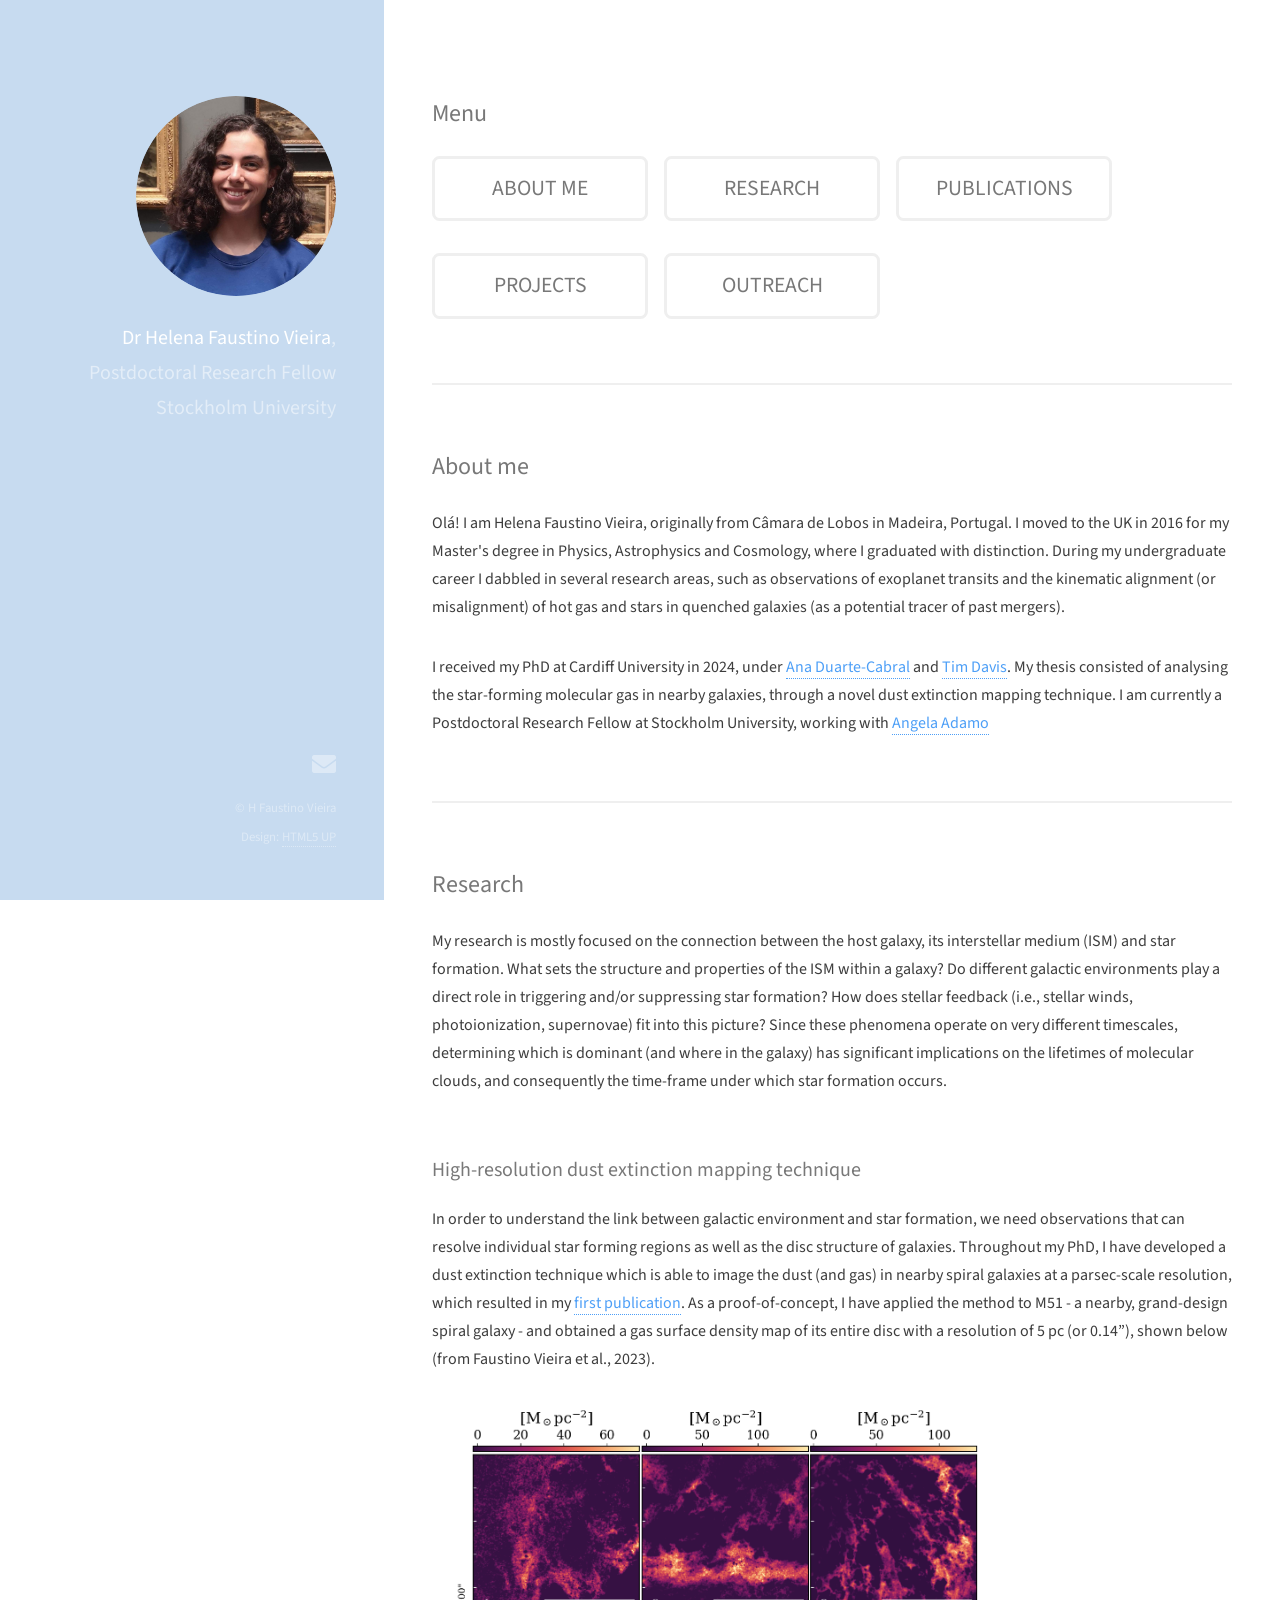
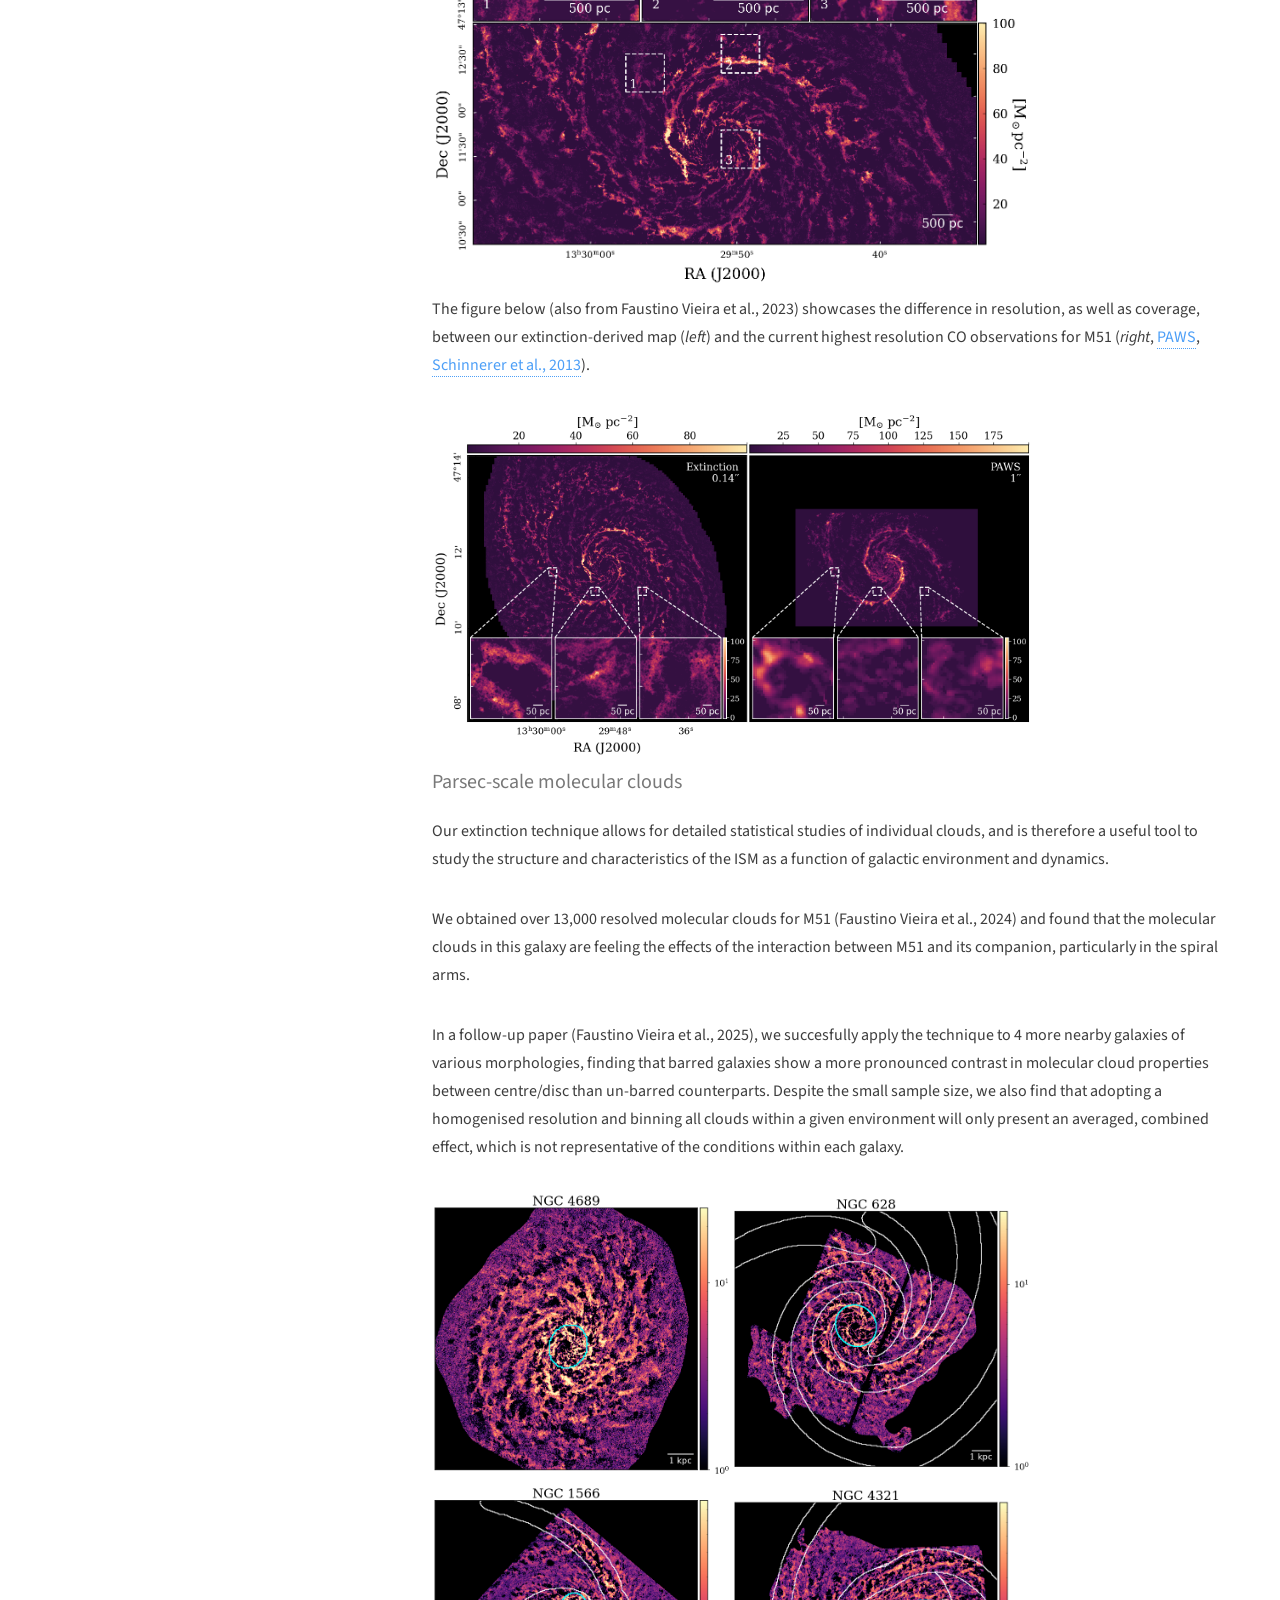
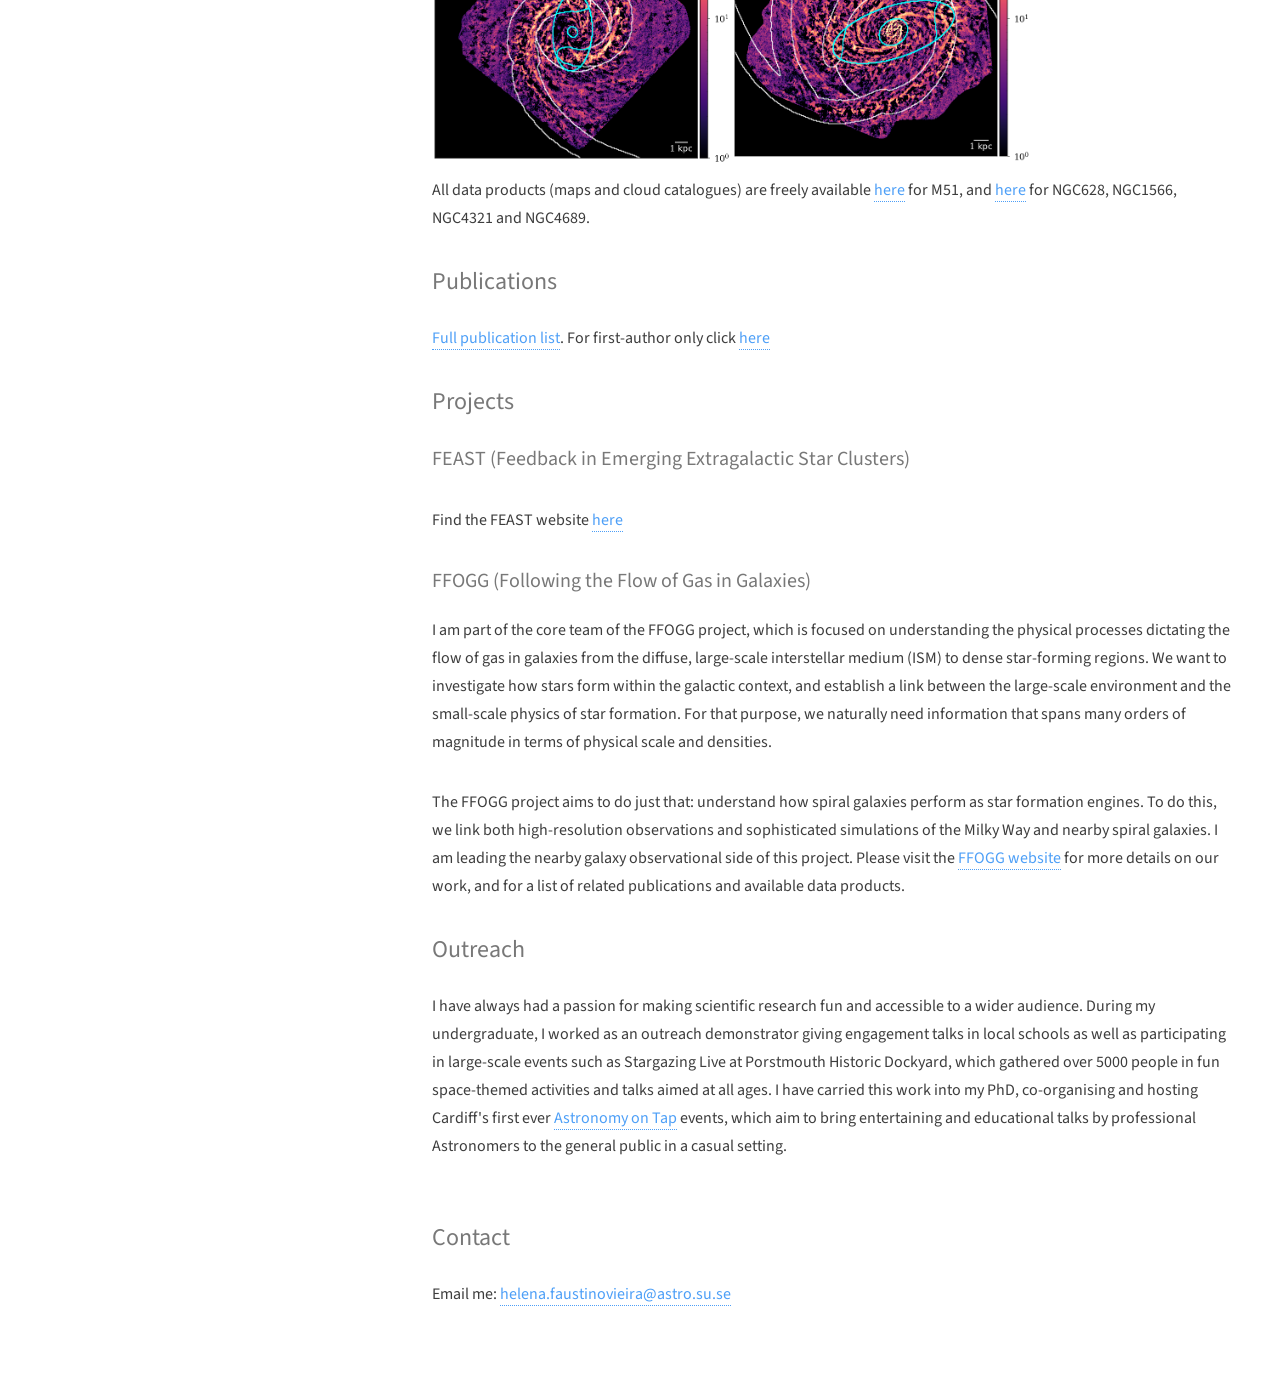
==== commit a381fe80: "Update index.html" ====
--- a/index.html
+++ b/index.html
@@ -42,30 +42,32 @@
 			</header>
 
 
-		<!-- Section -->
-			<section id="first">
-				<h2>Menu</h2>
-							
-				<!--<div class="content">-->
-							
-				<div class="inner">
-					<ul class="actions">
-						<li><a href="#about" class="button large">ABOUT ME</a></li> 
-						<li><a href="#research" class="button large">RESEARCH</a></li> 
-						<li><a href="#papers" class="button large">PUBLICATIONS</a></li>
-							 
-					</ul>
-
-					<ul class="actions">
-								 
-						<li><a href="#projects" class="button large">PROJECTS</a></li>
-						<li><a href="#outreach" class="button large">OUTREACH</a></li>
-					</ul>
-				</div>
-			</section>
-
 		<!-- Main -->
 			<div id="main">
+
+				
+				<!-- Section -->
+				<section id="first">
+					<h2>Menu</h2>
+								
+					<!--<div class="content">-->
+								
+					<div class="inner">
+						<ul class="actions">
+							<li><a href="#about" class="button large">ABOUT ME</a></li> 
+							<li><a href="#research" class="button large">RESEARCH</a></li> 
+							<li><a href="#papers" class="button large">PUBLICATIONS</a></li>
+								 
+						</ul>
+	
+						<ul class="actions">
+									 
+							<li><a href="#projects" class="button large">PROJECTS</a></li>
+							<li><a href="#outreach" class="button large">OUTREACH</a></li>
+						</ul>
+					</div>
+				</section>
+
 
 				
 
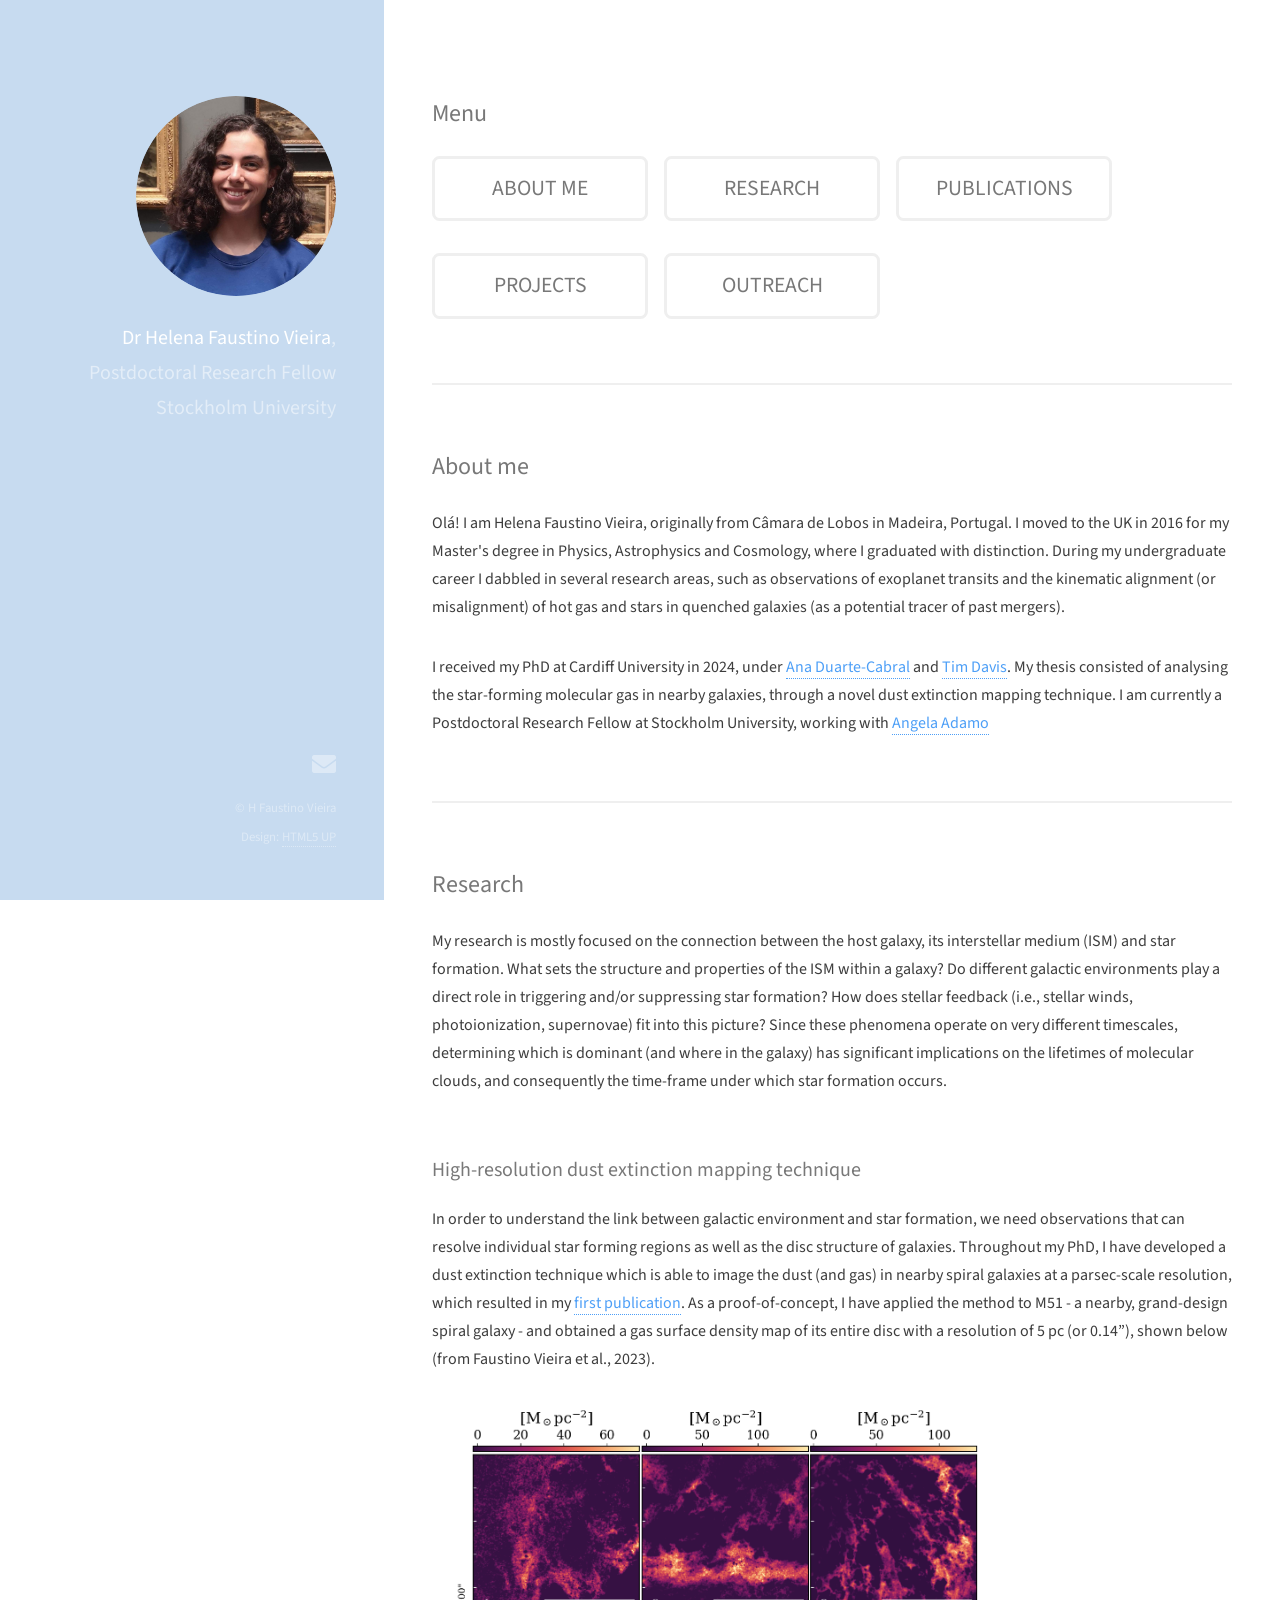
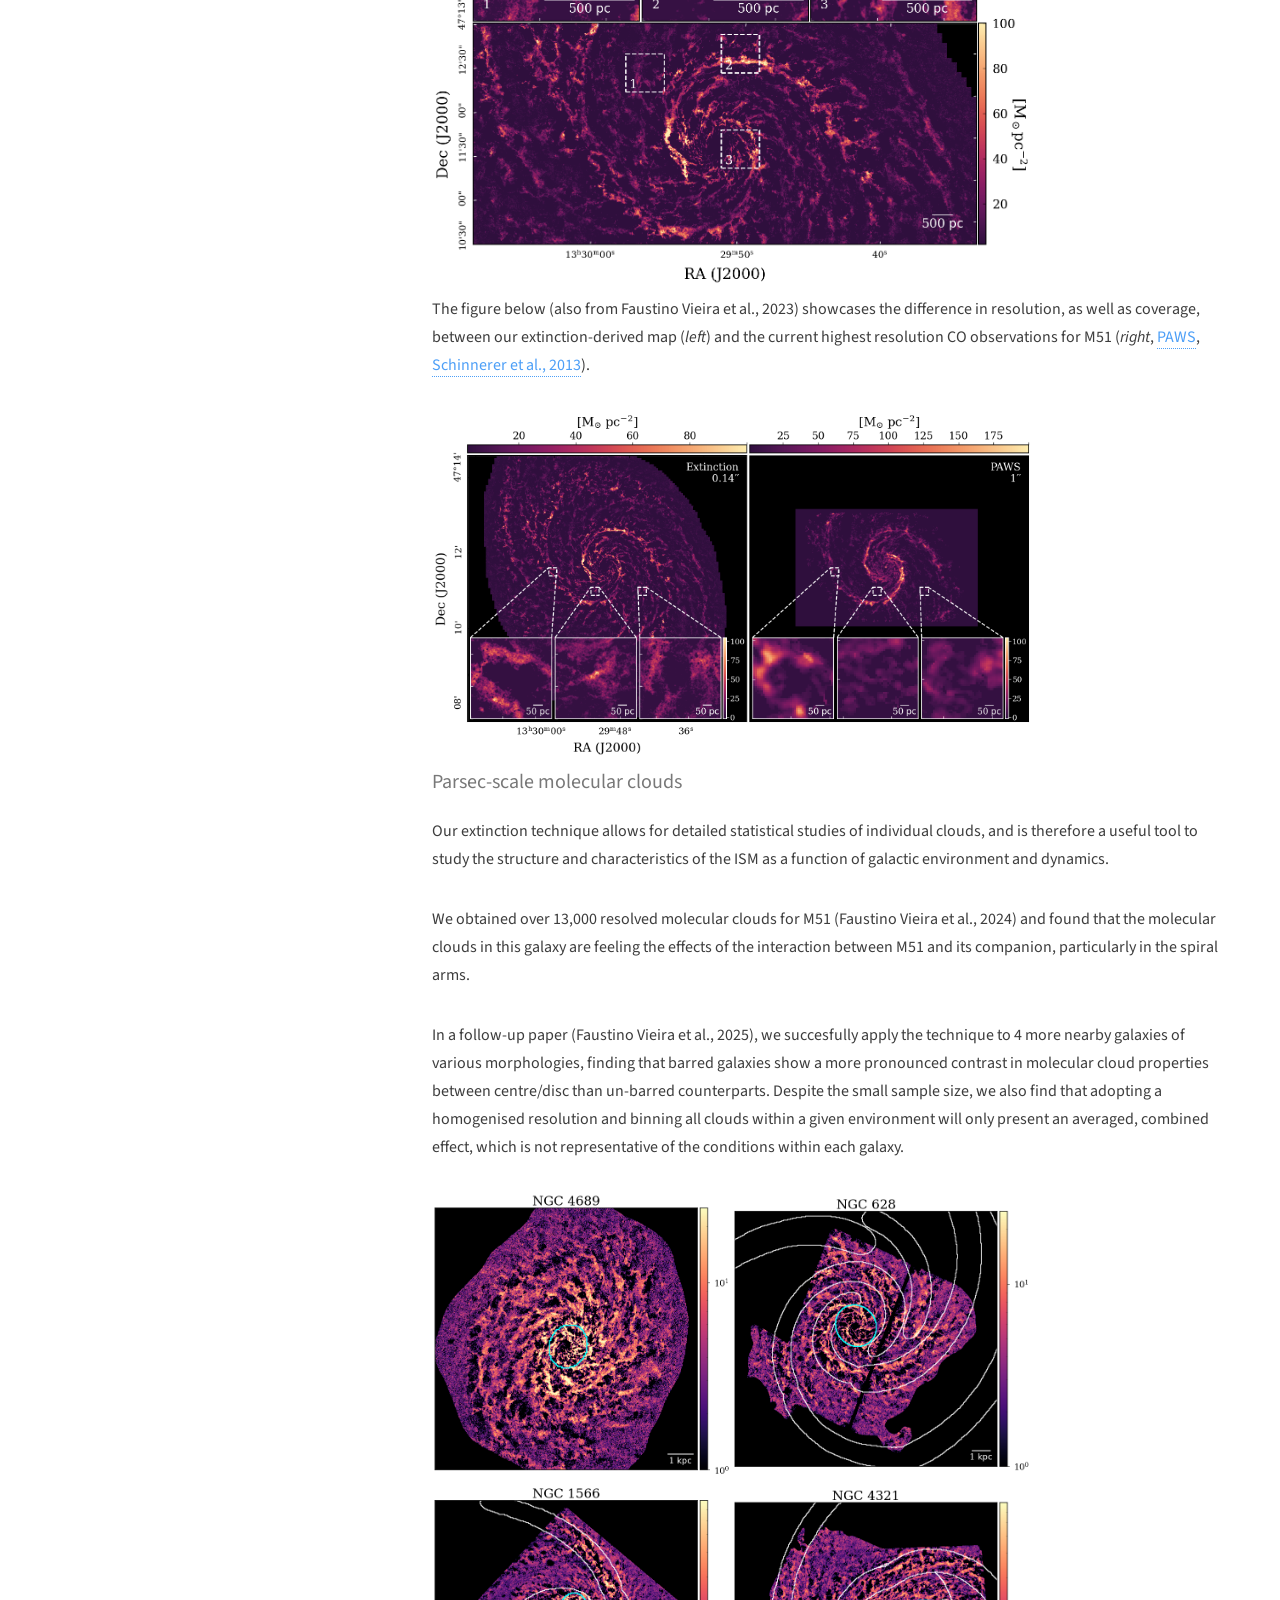
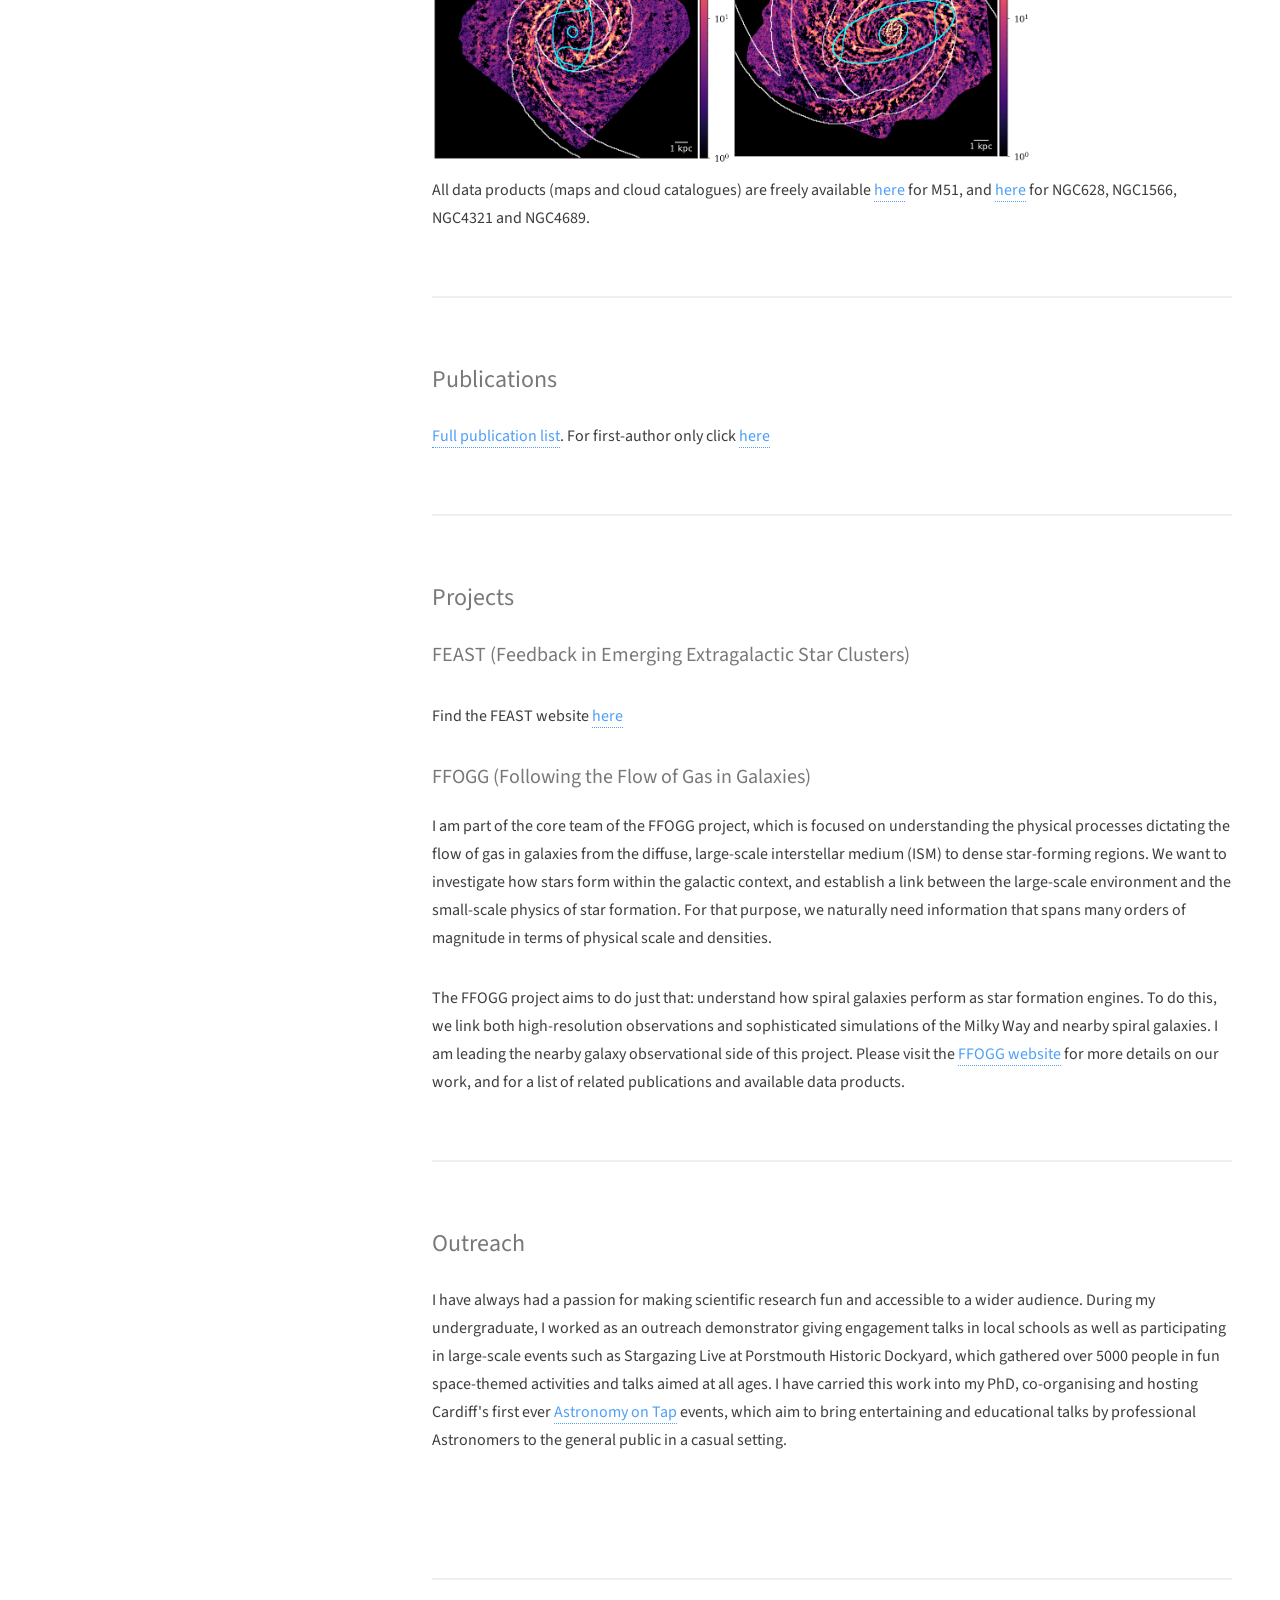
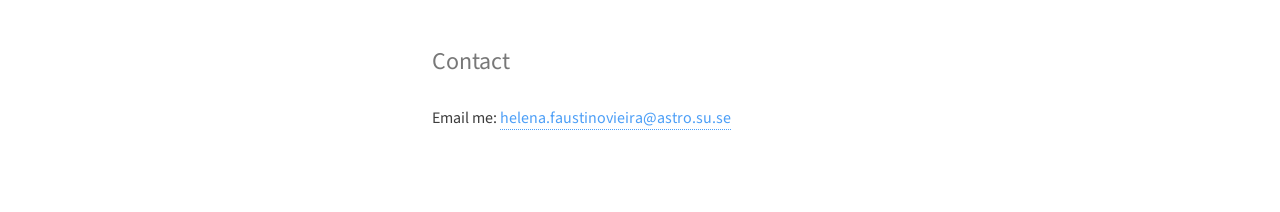
==== commit bc0f3e40: "Update index.html" ====
--- a/index.html
+++ b/index.html
@@ -106,7 +106,7 @@
 
 						<p> All data products (maps and cloud catalogues) are freely available <a href="https://dx.doi.org/10.11570/23.0030">here</a> for M51, and <a href="https://dx.doi.org/10.11570/25.0036">here</a> for NGC628, NGC1566, NGC4321 and NGC4689. </p>
 							
-
+					</section>
 						
 <!--
 						<div class="row">
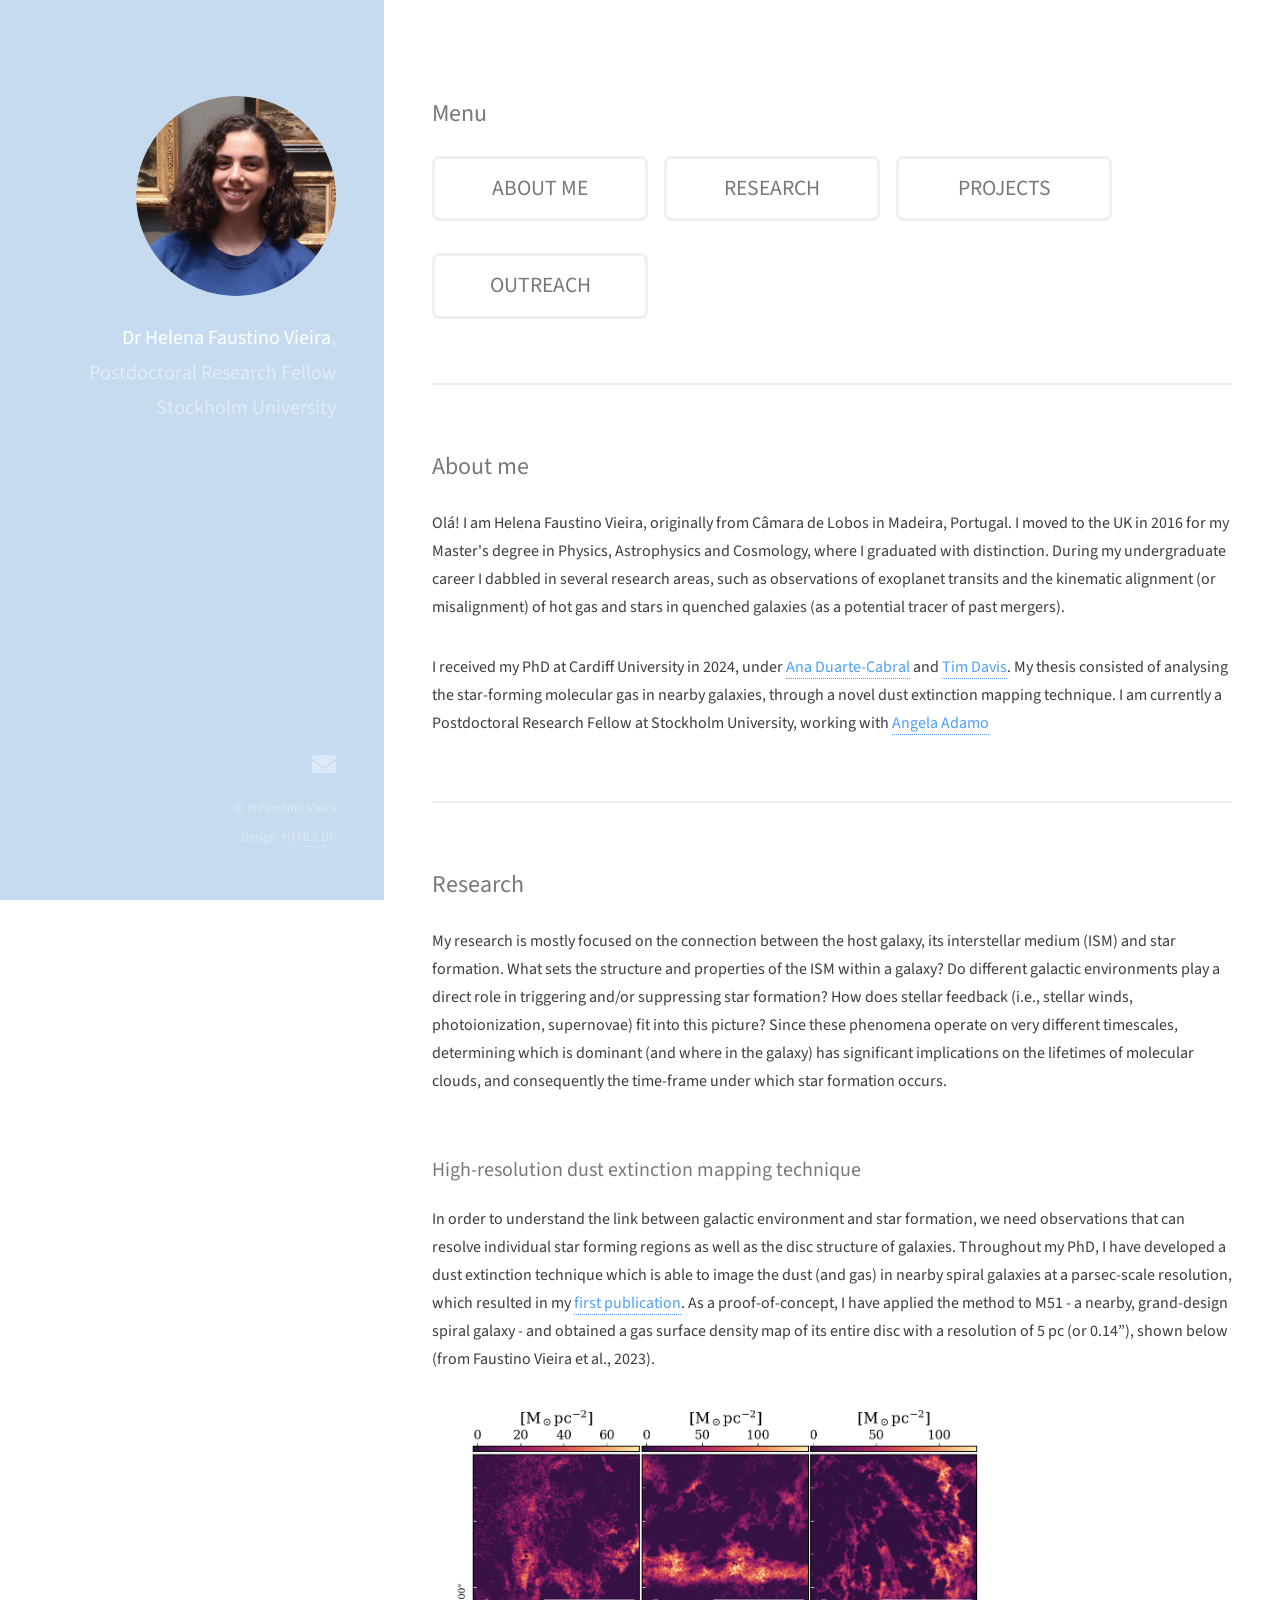
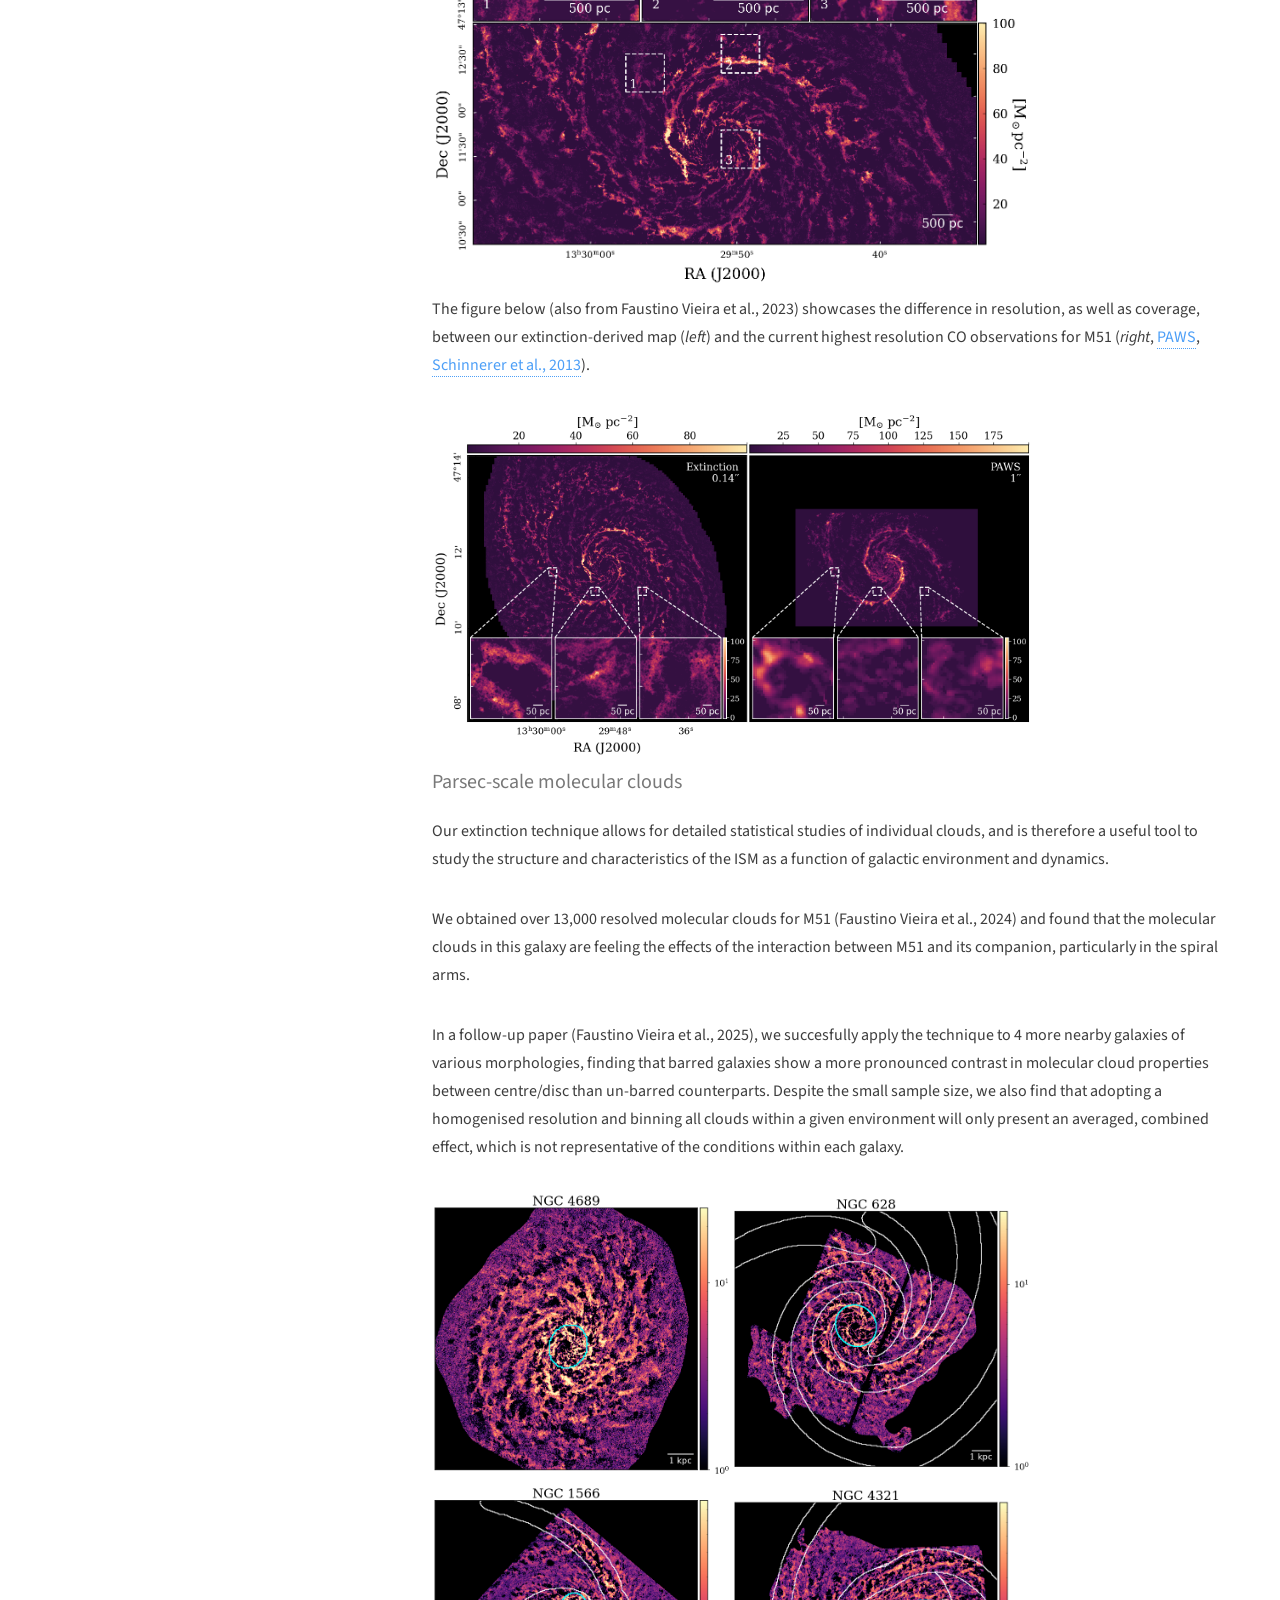
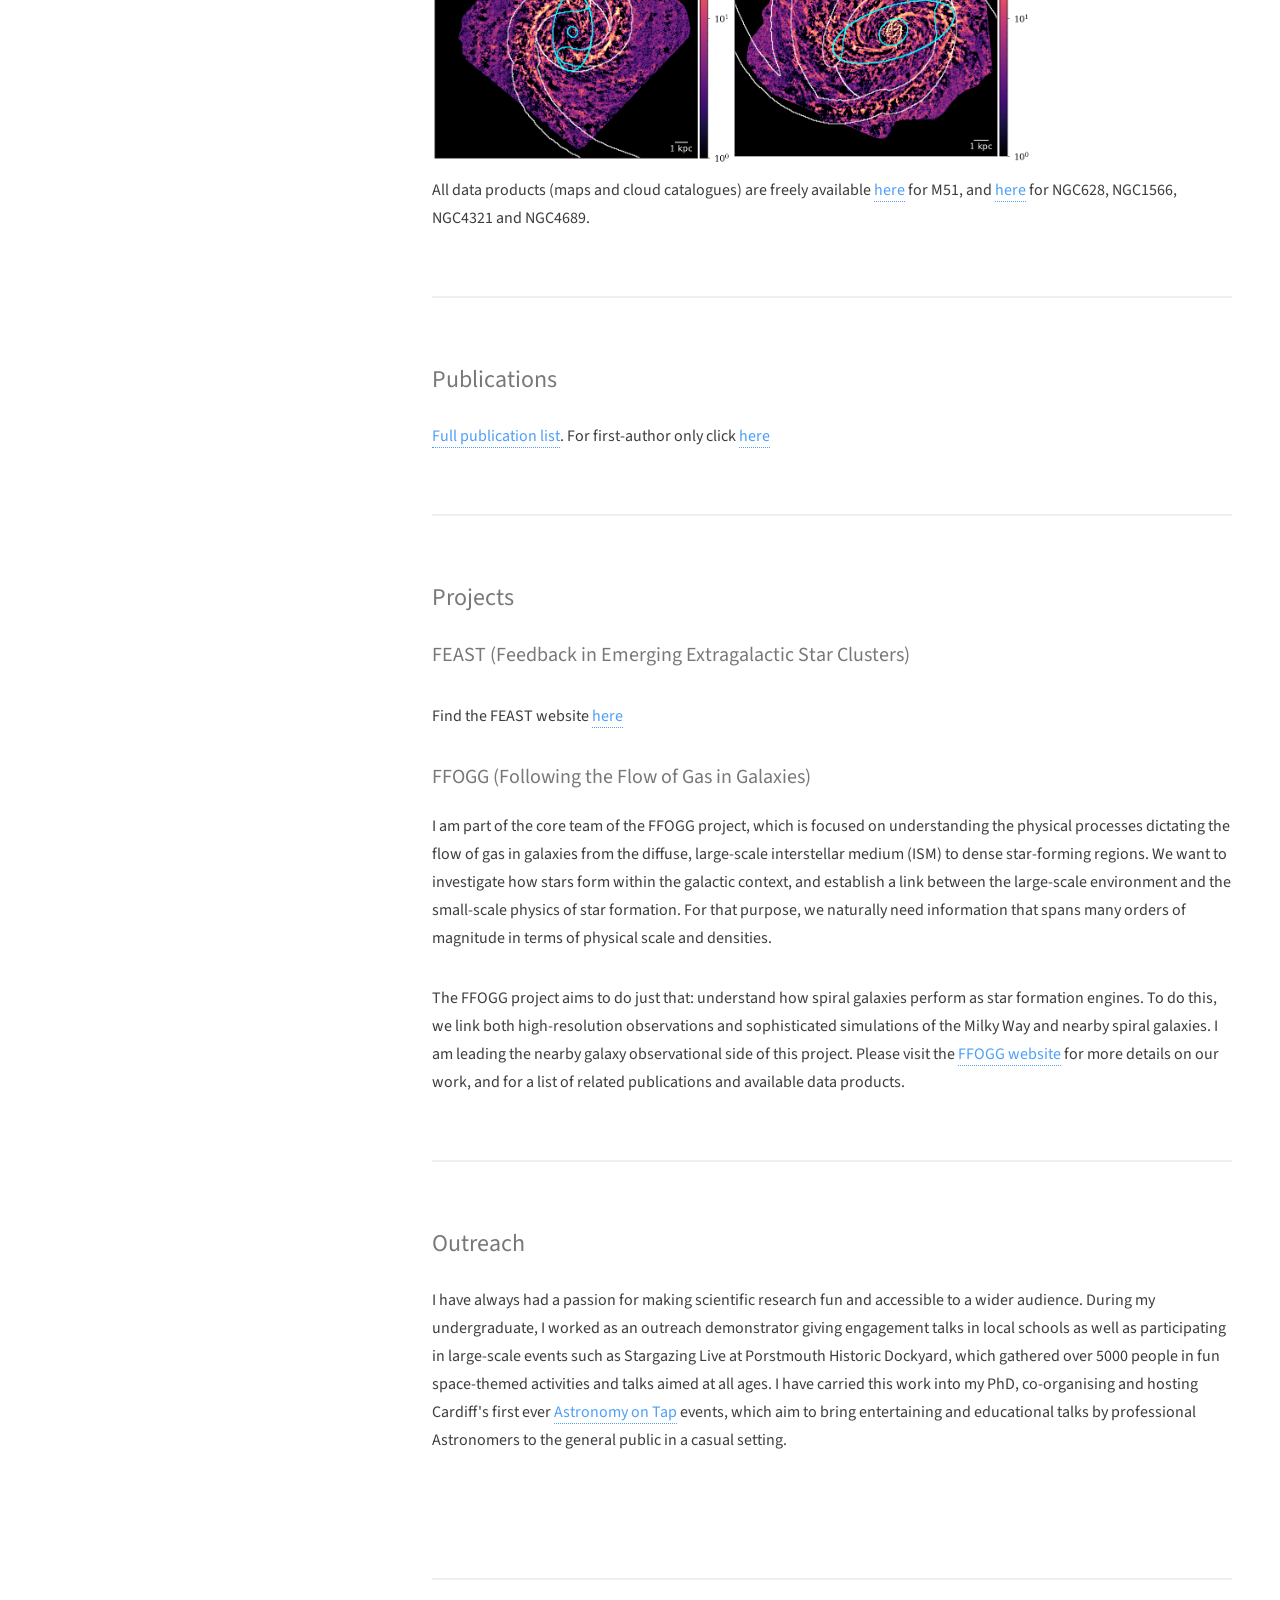
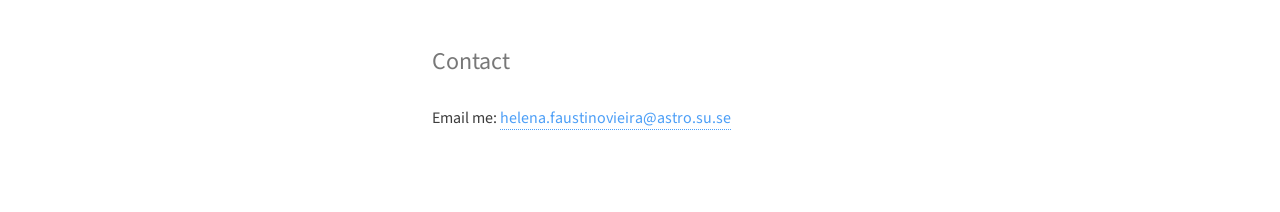
==== commit c6e347bf: "Update index.html" ====
--- a/index.html
+++ b/index.html
@@ -55,14 +55,14 @@
 					<div class="inner">
 						<ul class="actions">
 							<li><a href="#about" class="button large">ABOUT ME</a></li> 
-							<li><a href="#research" class="button large">RESEARCH</a></li> 
-							<li><a href="#papers" class="button large">PUBLICATIONS</a></li>
+							<li><a href="https://faustinovieirah.github.io/research" class="button large">RESEARCH</a></li> 
+							<!--<li><a href="#papers" class="button large">PUBLICATIONS</a></li>-->
+							<li><a href="#projects" class="button large">PROJECTS</a></li>
 								 
 						</ul>
 	
 						<ul class="actions">
-									 
-							<li><a href="#projects" class="button large">PROJECTS</a></li>
+									
 							<li><a href="#outreach" class="button large">OUTREACH</a></li>
 						</ul>
 					</div>
@@ -192,7 +192,7 @@
 							<p>I have always had a passion for making scientific research fun and accessible to a wider audience. During my undergraduate, I worked as an outreach demonstrator giving engagement talks in local schools as well as participating in large-scale events such as Stargazing Live at Porstmouth Historic Dockyard, which gathered over 5000 people in fun space-themed activities and talks aimed at all ages. I have carried this work into my PhD, co-organising and hosting Cardiff's first ever <a href="https://astronomyontap.org/">Astronomy on Tap</a> events, which aim to bring entertaining and educational talks by professional Astronomers to the general public in a casual setting.</p>	
 
 							
-							<span class="image main"><img src="images/aot_pic.jpg" style="max-height:600px;width:600px;" align="center" alt="" /></span>
+							<span class="image main"><img src="images/aot_pic.jpg" style="max-height:600px" align="center" alt="" /></span>
 							
 						</div>
 
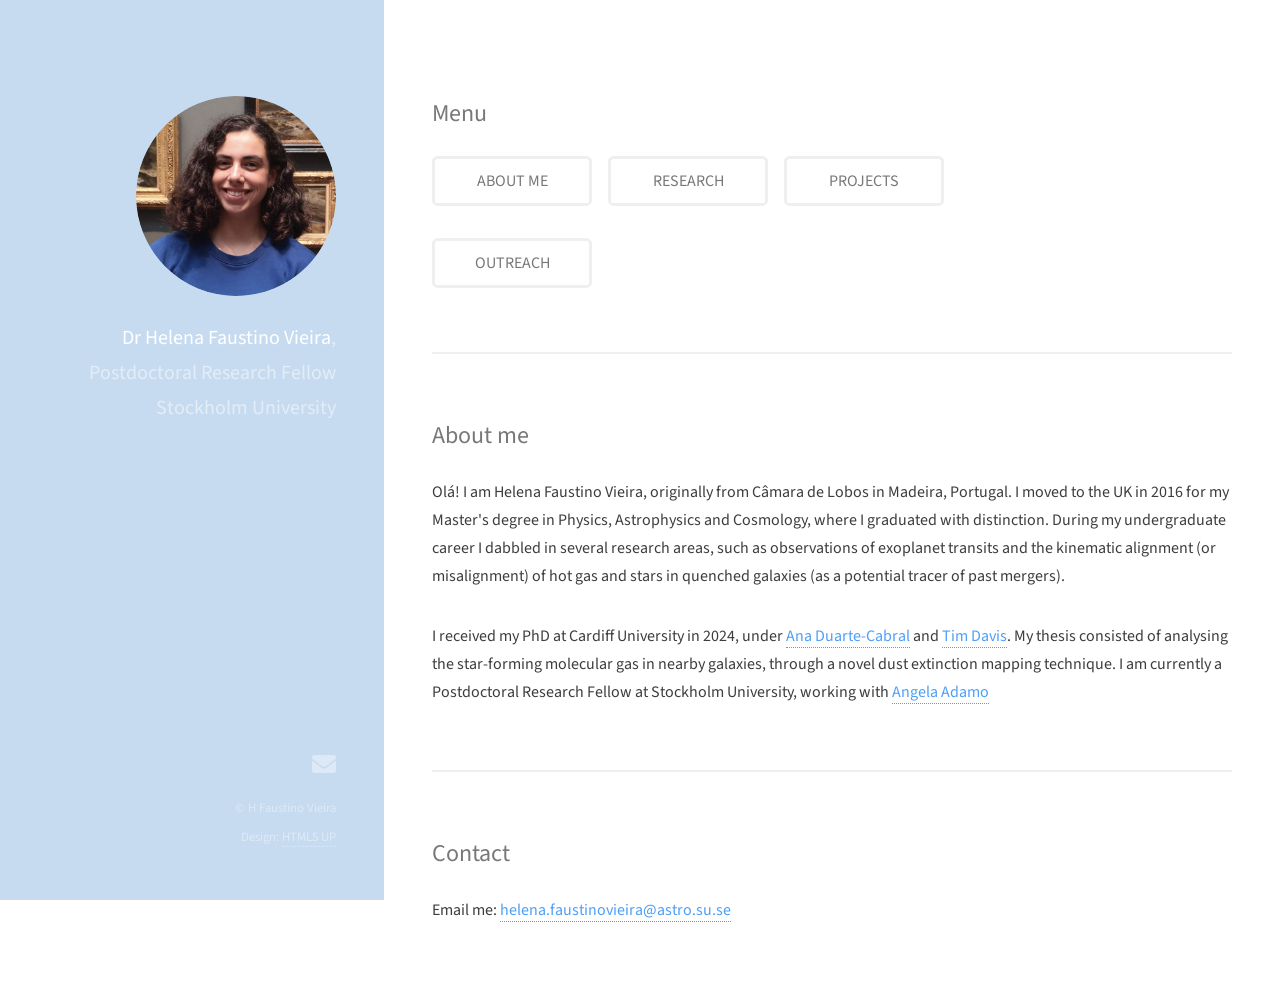
==== commit 00b0c204: "Update index.html" ====
--- a/index.html
+++ b/index.html
@@ -54,16 +54,16 @@
 								
 					<div class="inner">
 						<ul class="actions">
-							<li><a href="#about" class="button large">ABOUT ME</a></li> 
-							<li><a href="https://faustinovieirah.github.io/research" class="button large">RESEARCH</a></li> 
+							<li><a href="#about" class="button">ABOUT ME</a></li> 
+							<li><a href="https://faustinovieirah.github.io/research" class="button">RESEARCH</a></li> 
 							<!--<li><a href="#papers" class="button large">PUBLICATIONS</a></li>-->
-							<li><a href="#projects" class="button large">PROJECTS</a></li>
+							<li><a href="https://faustinovieirah.github.io/projects" class="button">PROJECTS</a></li>
 								 
 						</ul>
 	
 						<ul class="actions">
 									
-							<li><a href="#outreach" class="button large">OUTREACH</a></li>
+							<li><a href="https://faustinovieirah.github.io/outreach" class="button">OUTREACH</a></li>
 						</ul>
 					</div>
 				</section>
@@ -79,124 +79,9 @@
 						<p> I received my PhD at Cardiff University in 2024, under <a href="http://www.astro.cardiff.ac.uk/pub/adc/index.html">Ana Duarte-Cabral</a> and <a href="https://profiles.cardiff.ac.uk/staff/davist">Tim Davis</a>. My thesis consisted of analysing the star-forming molecular gas in nearby galaxies, through a novel dust extinction mapping technique. I am currently a Postdoctoral Research Fellow at Stockholm University, working with <a href="https://https://www.su.se/english/profiles/a/anad2127">Angela Adamo</a></p>
 					</section>
 
-				<!-- Two -->
-					<section id="research">
-						<h2>Research</h2>
-						<p> My research is mostly focused on the connection between the host galaxy, its interstellar medium (ISM) and star formation. What sets the structure and properties of the ISM within a galaxy? Do different galactic environments play a direct role in triggering and/or suppressing star formation? How does stellar feedback (i.e., stellar winds, photoionization, supernovae) fit into this picture? Since these phenomena operate on very different timescales, determining which is dominant (and where in the galaxy) has significant implications on the lifetimes of molecular clouds, and consequently the time-frame under which star formation occurs.
-                  </p> 
-						<br>
-						<h3>High-resolution dust extinction mapping technique</h3>
-						<p>In order to understand the link between galactic environment and star formation, we need observations that can resolve individual star forming regions as well as the disc structure of galaxies. Throughout my PhD, I have developed a dust extinction technique which is able to image the dust (and gas) in nearby spiral galaxies at a parsec-scale resolution, which resulted in my <a href="https://academic.oup.com/mnras/article/524/1/161/7205537">first publication</a>. As a proof-of-concept, I have applied the method to M51 - a nearby, grand-design spiral galaxy - and obtained a gas surface density map of its entire disc with a resolution of 5 pc (or 0.14”), shown below (from Faustino Vieira et al., 2023). </p> 
-
-						<div class="image main"><img src="images/highres_sd_insets_matter_r_smaller.png" style="max-height:600px;width:600px;" align="center" alt="" /></div>
-						
-						<p>The figure below (also from Faustino Vieira et al., 2023) showcases the difference in resolution, as well as coverage, between our extinction-derived map (<i>left</i>) and the current highest resolution CO observations for M51 (<i>right</i>, <a href="https://www2.mpia-hd.mpg.de/PAWS/PAWS/Home.html">PAWS</a>, <a href="https://iopscience.iop.org/article/10.1088/0004-637X/779/1/42">Schinnerer et al., 2013</a>).</p>
-
-						<span class="image main"><img src="images/method_paws_plot.png" style="max-height:600px;width:600px;" align="center" alt="" /></span>
-
-						<h3>Parsec-scale molecular clouds</h3>
-						<p>Our extinction technique allows for detailed statistical studies of individual clouds, and is therefore a useful tool to study the structure and characteristics of the ISM as a function of galactic environment and dynamics.</p>
-						<p>We obtained over 13,000 resolved molecular clouds for M51 (Faustino Vieira et al., 2024) and found that the molecular clouds in this galaxy are feeling the effects of the interaction between M51 and its companion, particularly in the spiral arms.</p>
-
-						<p>In a follow-up paper (Faustino Vieira et al., 2025), we succesfully apply the technique to 4 more nearby galaxies of various morphologies, finding that barred galaxies show a more pronounced contrast in molecular cloud properties between centre/disc than un-barred counterparts. Despite the small sample size, we also find that adopting a homogenised resolution and binning all clouds within a given environment will only present an averaged, combined effect, which is not representative of the conditions within each galaxy.</p>
-
-						<span class="image main"><img src="images/sd_plots.png" style="max-height:600px;width:600px;" align="center" alt="" /></span>
-
-						<br>
-
-						<p> All data products (maps and cloud catalogues) are freely available <a href="https://dx.doi.org/10.11570/23.0030">here</a> for M51, and <a href="https://dx.doi.org/10.11570/25.0036">here</a> for NGC628, NGC1566, NGC4321 and NGC4689. </p>
-							
-					</section>
-						
 <!--
-						<div class="row">
-							<article class="col-6 col-12-xsmall work-item">
-								<a href="images/fulls/01.jpg" class="image fit thumb"><img src="images/thumbs/01.jpg" alt="" /></a>
-								<h3>Magna sed consequat tempus</h3>
-								<p>Lorem ipsum dolor sit amet nisl sed nullam feugiat.</p>
-							</article>
-							<article class="col-6 col-12-xsmall work-item">
-								<a href="images/fulls/02.jpg" class="image fit thumb"><img src="images/thumbs/02.jpg" alt="" /></a>
-								<h3>Ultricies lacinia interdum</h3>
-								<p>Lorem ipsum dolor sit amet nisl sed nullam feugiat.</p>
-							</article>
-							<article class="col-6 col-12-xsmall work-item">
-								<a href="images/fulls/03.jpg" class="image fit thumb"><img src="images/thumbs/03.jpg" alt="" /></a>
-								<h3>Tortor metus commodo</h3>
-								<p>Lorem ipsum dolor sit amet nisl sed nullam feugiat.</p>
-							</article>
-							<article class="col-6 col-12-xsmall work-item">
-								<a href="images/fulls/04.jpg" class="image fit thumb"><img src="images/thumbs/04.jpg" alt="" /></a>
-								<h3>Quam neque phasellus</h3>
-								<p>Lorem ipsum dolor sit amet nisl sed nullam feugiat.</p>
-							</article>
-							<article class="col-6 col-12-xsmall work-item">
-								<a href="images/fulls/05.jpg" class="image fit thumb"><img src="images/thumbs/05.jpg" alt="" /></a>
-								<h3>Nunc enim commodo aliquet</h3>
-								<p>Lorem ipsum dolor sit amet nisl sed nullam feugiat.</p>
-							</article>
-							<article class="col-6 col-12-xsmall work-item">
-								<a href="images/fulls/06.jpg" class="image fit thumb"><img src="images/thumbs/06.jpg" alt="" /></a>
-								<h3>Risus ornare lacinia</h3>
-								<p>Lorem ipsum dolor sit amet nisl sed nullam feugiat.</p>
-							</article>
-						</div>
-						<ul class="actions">
-							<li><a href="#" class="button">Full Portfolio</a></li>
-						</ul>
-					</section>
--->
-
-					<section id="papers">
-						<h2>Publications</h2>
-                  <p><a href="https://ui.adsabs.harvard.edu/search/q=author:%22Faustino+Vieira%2C+Helena%22&sort=date%20desc,%20bibcode%20desc">Full publication list</a>. For first-author only click <a href="https://ui.adsabs.harvard.edu/search/fq=%7B!type%3Daqp%20v%3D%24fq_database%7D&fq_database=(database%3Aastronomy%20OR%20database%3Aphysics)&q=%20%20first_author%3A%22Faustino%20Vieira%2C%20Helena%22&sort=date%20desc%2C%20bibcode%20desc&p_=0">here</a> </p>
-               </section>
-
-					<section id="projects">
-						<header>
-							<h2>Projects</h2>
-						</header>
-						<div class="content">
-							<h3>FEAST (Feedback in Emerging Extragalactic Star Clusters)</h3>
-							<p></p>
-							<p>Find the FEAST website <a href="https://https://feast-survey.github.io/">here</a></p>
-							
-							<h3>FFOGG (Following the Flow of Gas in Galaxies)</h3>
-							<p>I am part of the core team of the FFOGG project, which is focused on understanding the physical processes dictating the flow of gas in galaxies from the diffuse, large-scale interstellar medium (ISM) to dense star-forming regions. We want to investigate how stars form within the galactic context, and establish a link between the large-scale environment and the small-scale physics of star formation. For that purpose, we naturally need information that spans many orders of magnitude in terms of physical scale and densities.</p>  
-							<p>The FFOGG project aims to do just that: understand how spiral galaxies perform as star formation engines. To do this, we link both high-resolution observations and sophisticated simulations of the Milky Way and nearby spiral galaxies. I am leading the nearby galaxy observational side of this project. Please visit the <a href="https://ffogg.github.io/">FFOGG website</a> for more details on our work, and for a list of related publications and available data products.</p>	
-						
-							<!--How to show buttons!-->
-							<!--ul class="actions"-->
-							
-								<!--li><a href="#" class="button large">Learn More</a></li--> 
-							<!--/ul-->
-						</div>
-
-					</section>
-
-				<!--
-					<section id="cv">
-						<h2>CV</h2>
-                  <p><a href="/pdfs/cv.pdf">Download academic CV (pdf; updated June 2025)</a></p>
-               </section>
-						-->
-
-					<!-- Section -->
-					<section id="outreach">
-						<header>
-							<h2>Outreach</h2>
-						</header>
-						<div class="content">
-							
-							
-							<p>I have always had a passion for making scientific research fun and accessible to a wider audience. During my undergraduate, I worked as an outreach demonstrator giving engagement talks in local schools as well as participating in large-scale events such as Stargazing Live at Porstmouth Historic Dockyard, which gathered over 5000 people in fun space-themed activities and talks aimed at all ages. I have carried this work into my PhD, co-organising and hosting Cardiff's first ever <a href="https://astronomyontap.org/">Astronomy on Tap</a> events, which aim to bring entertaining and educational talks by professional Astronomers to the general public in a casual setting.</p>	
-
-							
-							<span class="image main"><img src="images/aot_pic.jpg" style="max-height:600px" align="center" alt="" /></span>
-							
-						</div>
-
-					</section>
+				
+				
 
 				<!-- Three -->
 					<section id="contact">
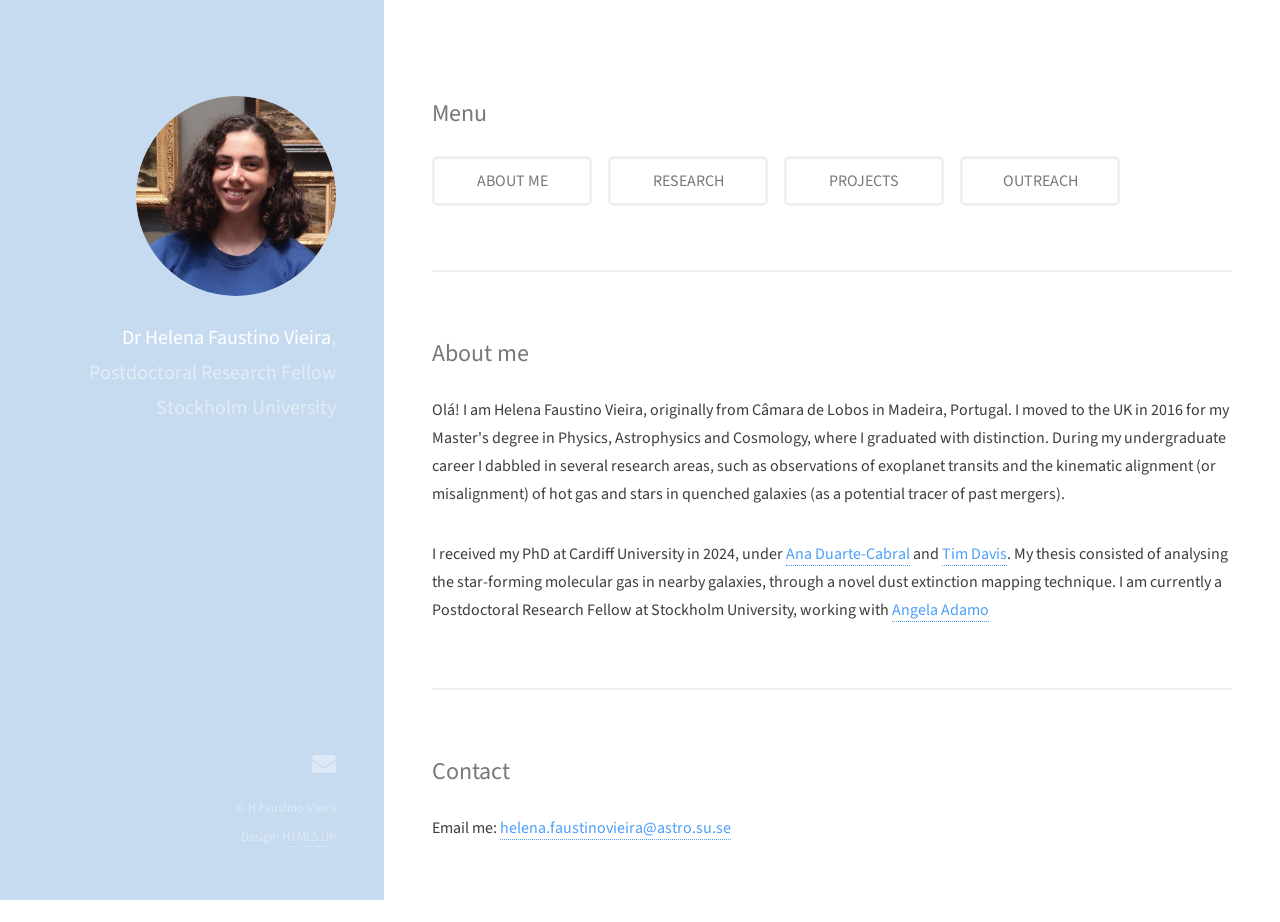
==== commit 476c0597: "Update index.html" ====
--- a/index.html
+++ b/index.html
@@ -58,11 +58,6 @@
 							<li><a href="https://faustinovieirah.github.io/research" class="button">RESEARCH</a></li> 
 							<!--<li><a href="#papers" class="button large">PUBLICATIONS</a></li>-->
 							<li><a href="https://faustinovieirah.github.io/projects" class="button">PROJECTS</a></li>
-								 
-						</ul>
-	
-						<ul class="actions">
-									
 							<li><a href="https://faustinovieirah.github.io/outreach" class="button">OUTREACH</a></li>
 						</ul>
 					</div>
